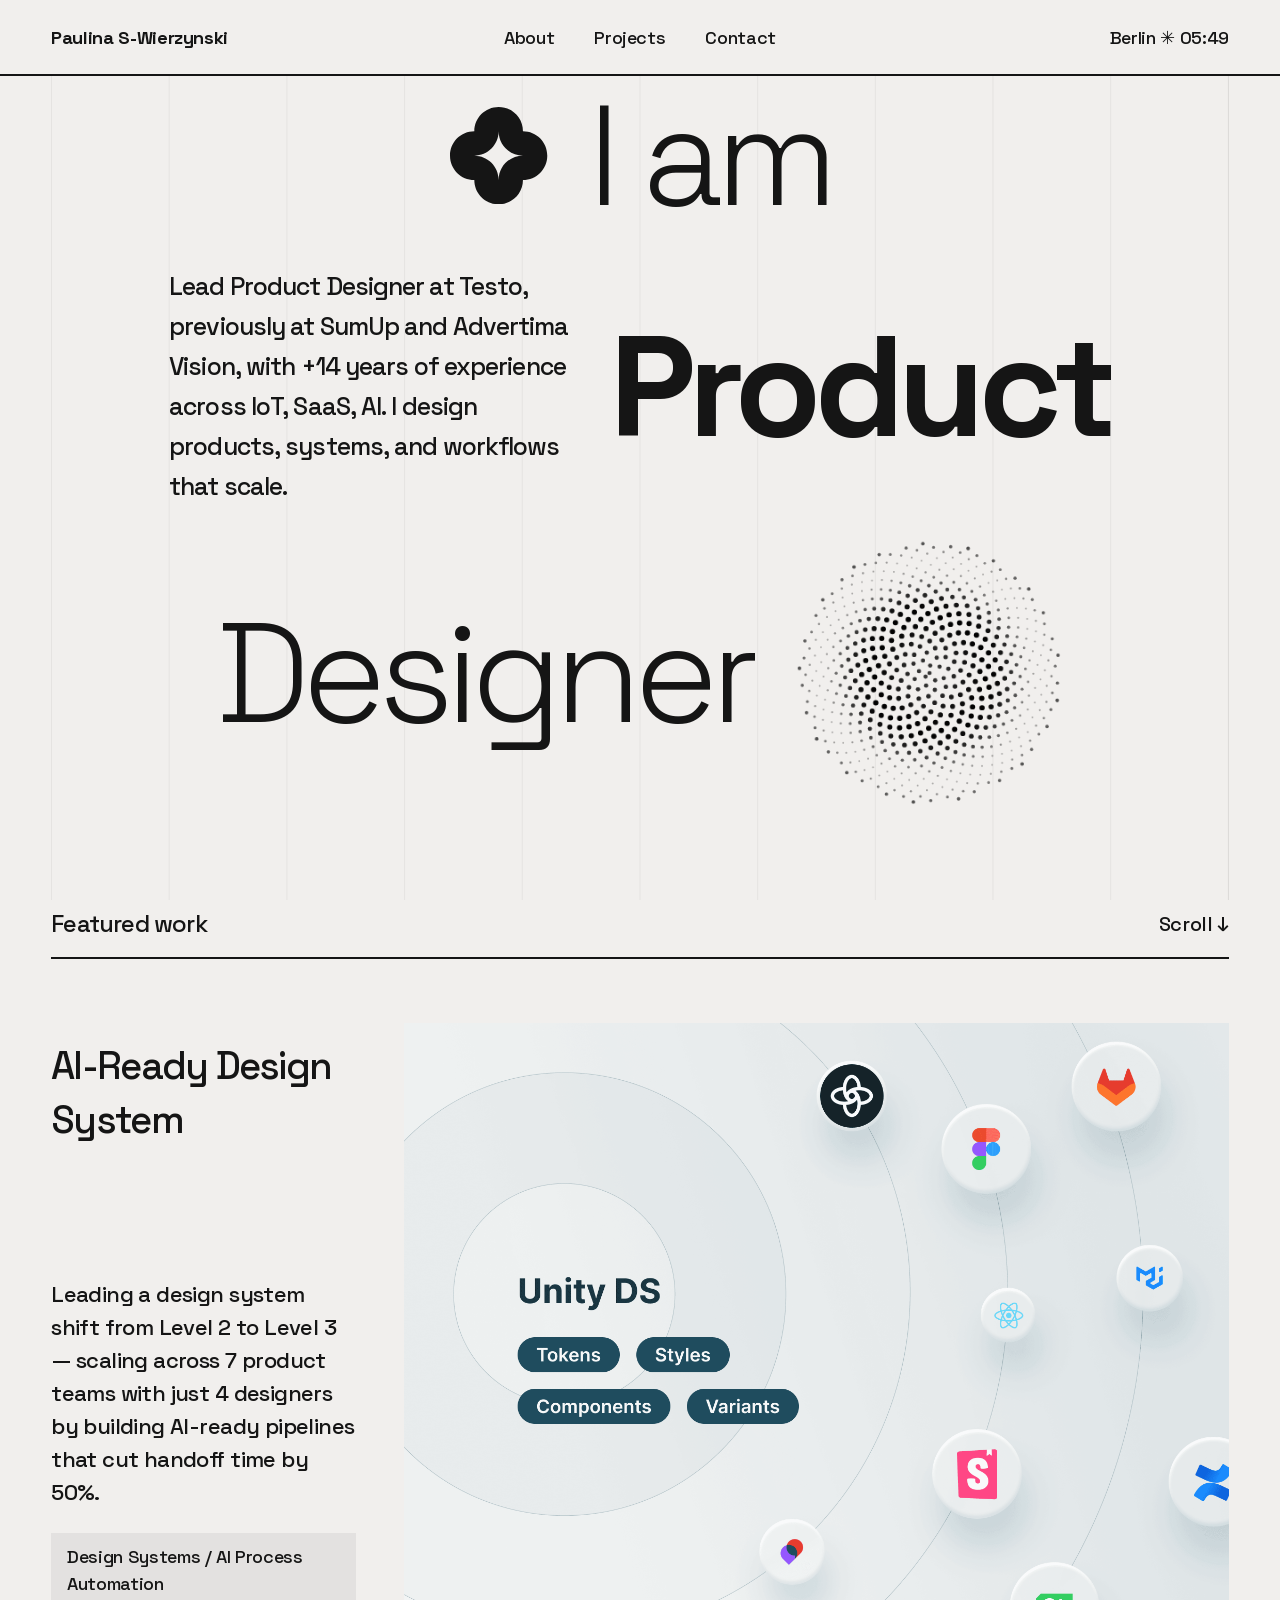
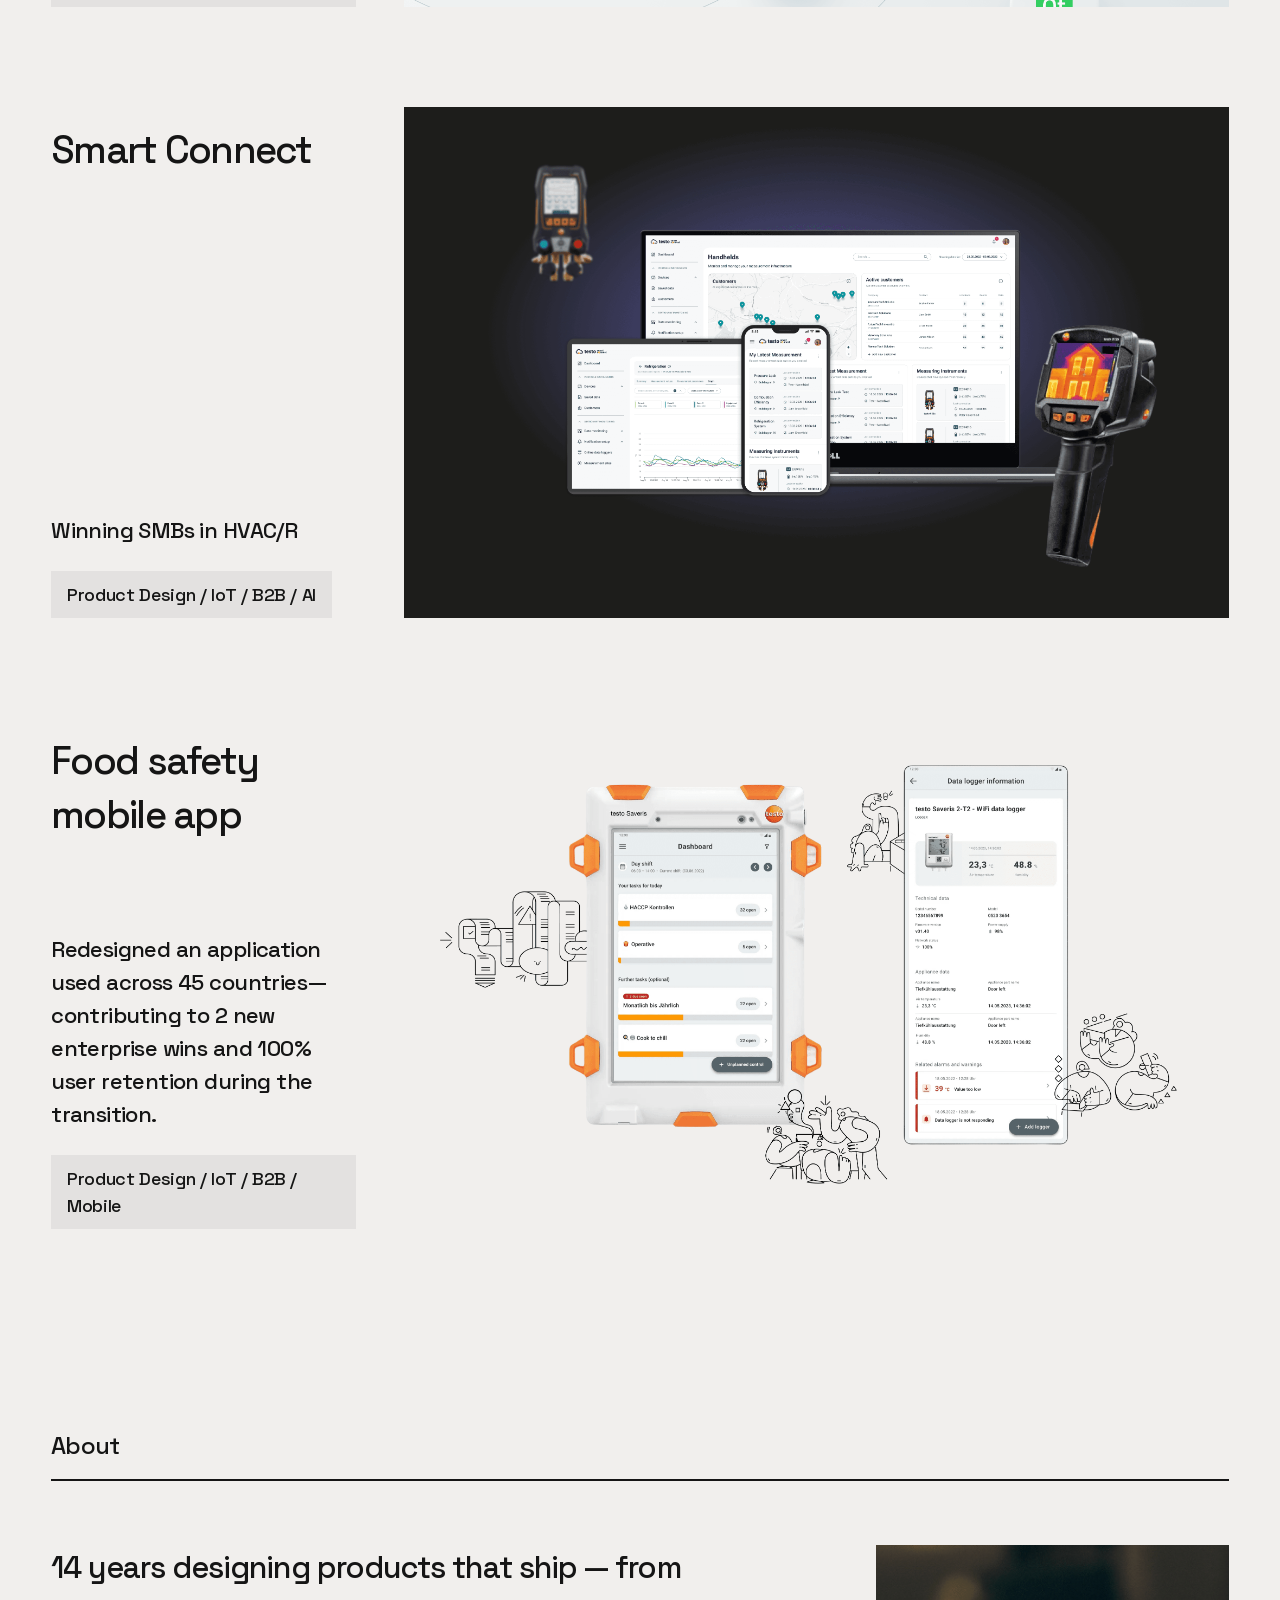
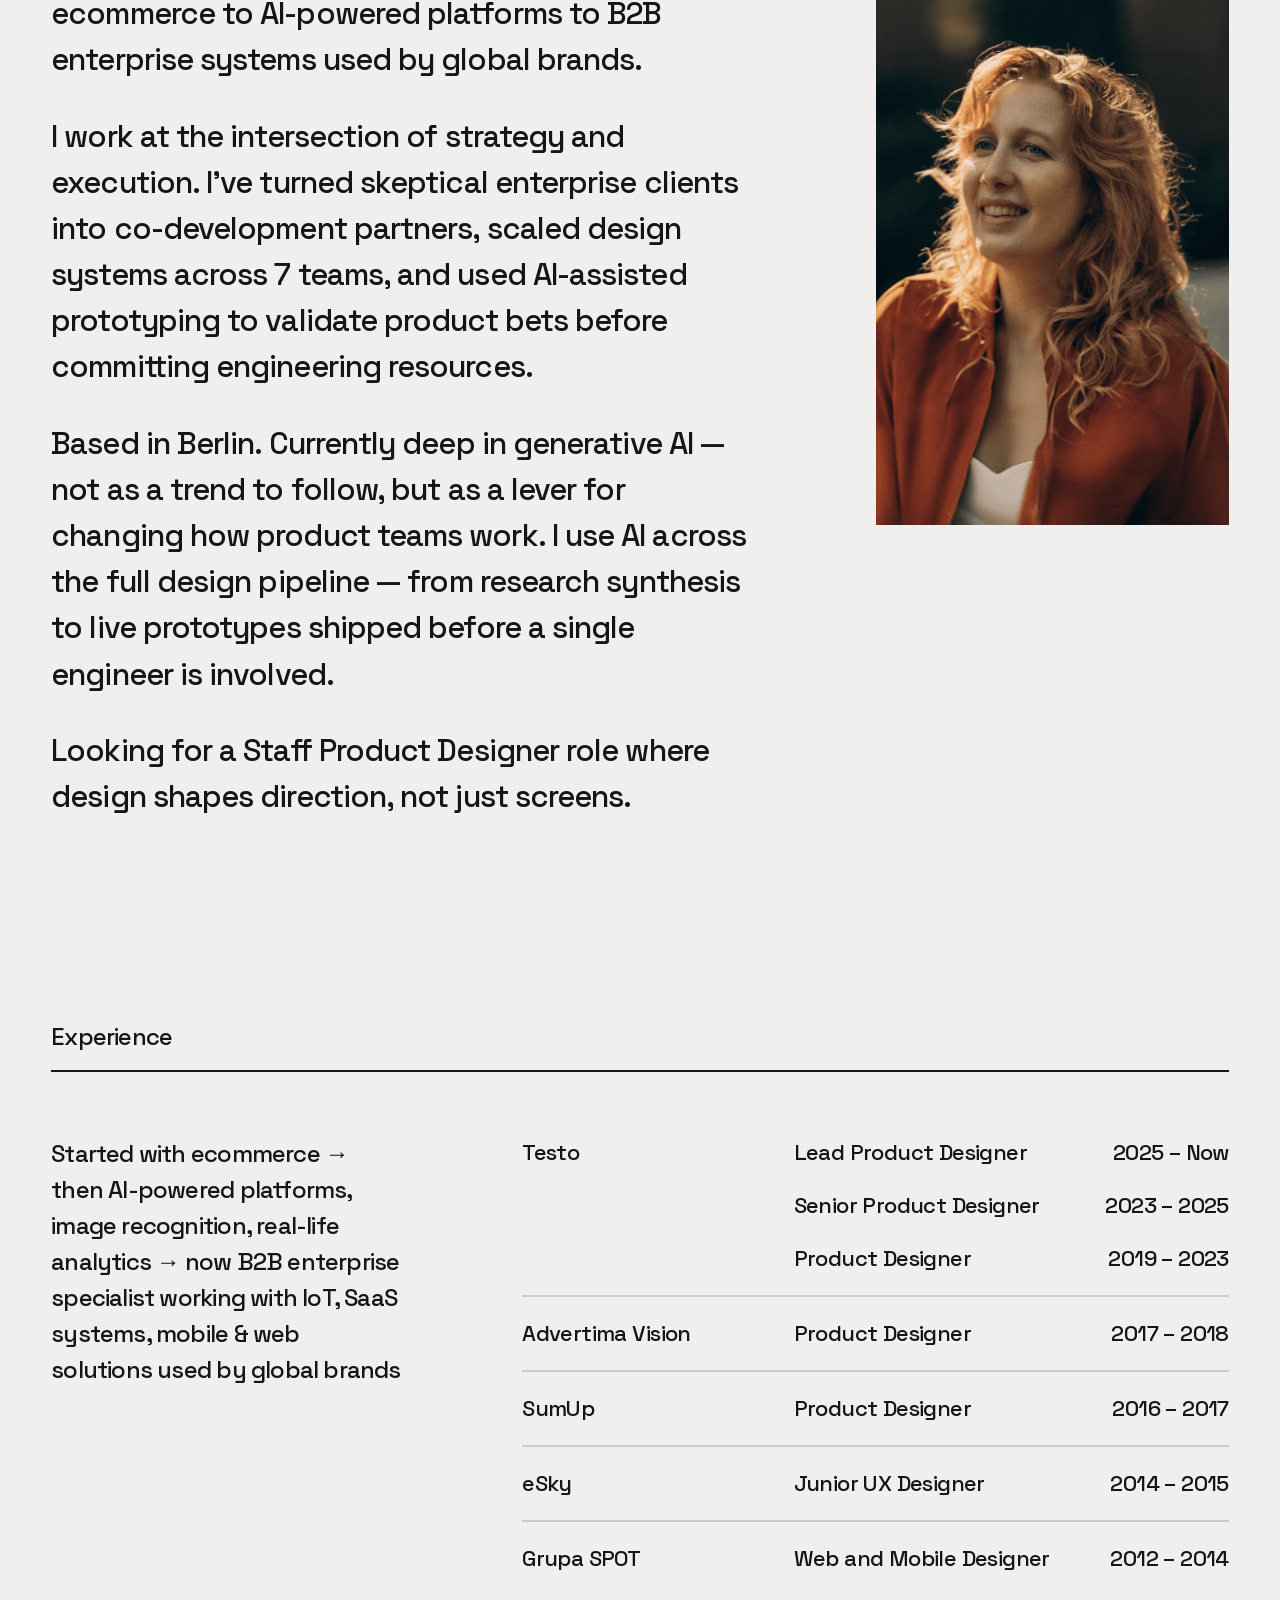
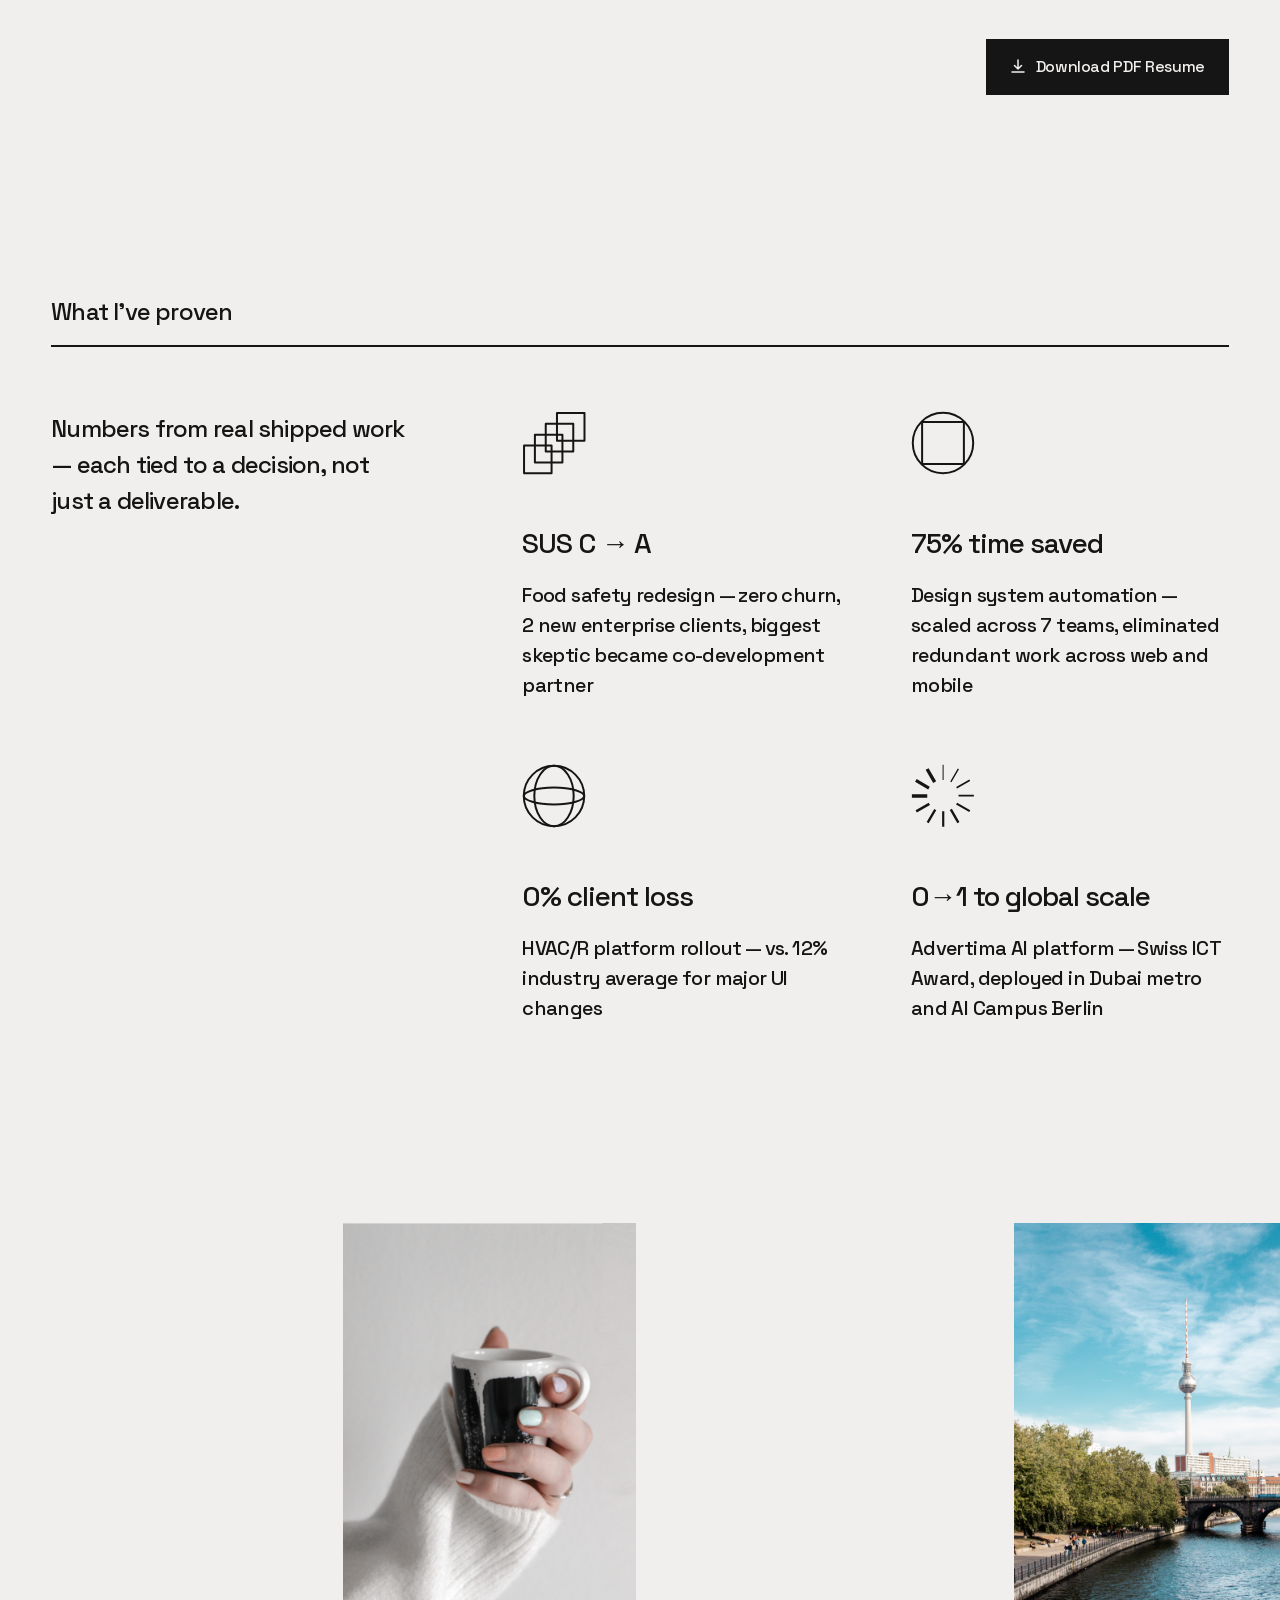
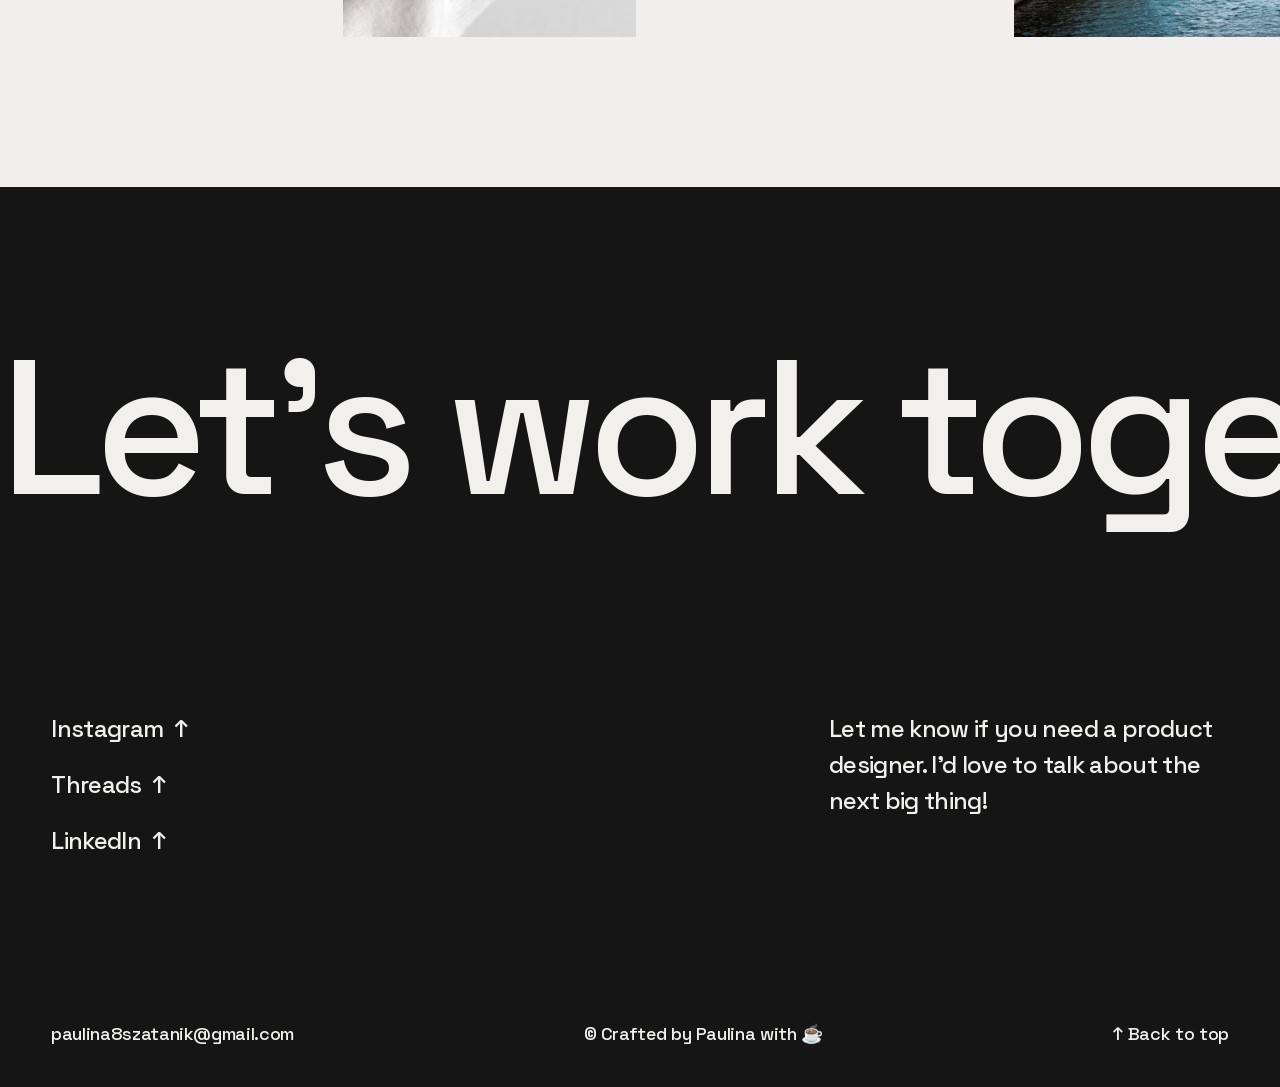
==== index.html @ 5576c4a6 "Initial commit: portfolio site rebuilt as maintainable static HTML/CSS/JS Faithful recreation of uxp" ====
<!doctype html>
<html lang="en">
<head>
  <meta charset="utf-8">
  <meta name="viewport" content="width=device-width, initial-scale=1">
  <title>Paulina's Portfolio</title>
  <meta name="description" content="Lead Product Designer specializing in AI-powered B2B SaaS & IoT platforms. Designed Smart Connect (220k MAU, 30% error reduction), Saveris monitoring, food safety apps. Cross-functional leadership. Berlin. Open to Senior/Lead roles.">
  <link rel="icon" href="assets/images/favicon.jpg">
  <meta property="og:type" content="website">
  <meta property="og:title" content="Paulina's Portfolio">
  <meta property="og:description" content="Lead Product Designer specializing in AI-powered B2B SaaS & IoT platforms.">
  <meta property="og:image" content="assets/images/og-image.png">
  <link rel="stylesheet" href="css/style.css">
</head>
<body>
  <div class="splash" aria-hidden="true">Paulina S-Wierzynski</div>
  <div class="grid-overlay" aria-hidden="true"></div>

  <nav class="site-nav" id="hero">
    <div class="nav-inner">
      <a class="nav-name" href="./">Paulina S-Wierzynski</a>
      <div class="nav-links">
        <a href="#about">About</a>
        <a href="#work">Projects</a>
        <a href="contact/">Contact</a>
      </div>
      <p class="nav-city">Berlin ✳ <span data-clock>--:--</span></p>
    </div>
  </nav>

  <main>
    <!-- Hero -->
    <header class="hero">
      <div class="wrapper">
        <div class="hero-line line-1">
          <svg class="hero-clover" viewBox="0 0 256 256" aria-hidden="true"><path d="M 64 64 C 64 28.654 92.654 0 128 0 C 163.346 0 192 28.654 192 64 C 227.346 64 256 92.654 256 128 C 256 163.346 227.346 192 192 192 C 192 227.346 163.346 256 128 256 C 92.654 256 64 227.346 64 192 C 28.654 192 0 163.346 0 128 C 0 92.654 28.654 64 64 64 Z M 192 128 C 156.654 128 128 99.346 128 64 L 128 64 C 128 99.346 99.346 128 64 128 C 99.346 128 128 156.654 128 192 L 128 192 C 128 156.654 156.654 128 192 128 Z" fill="#151515"/></svg>
          <h1 class="reveal"><span class="reveal-inner">I am</span></h1>
        </div>
        <div class="hero-line line-2">
          <p class="hero-intro" data-stagger>Lead Product Designer at Testo, previously at SumUp and Advertima Vision, with +14 years of experience across IoT, SaaS, AI. I design products, systems, and workflows that scale.</p>
          <h1 class="h1-bold reveal"><span class="reveal-inner">Product</span></h1>
        </div>
        <div class="hero-line line-3">
          <h1 class="reveal"><span class="reveal-inner">Designer</span></h1>
          <canvas class="hero-spiral" data-spiral width="302" height="302" aria-hidden="true"></canvas>
        </div>
      </div>
    </header>

    <!-- Featured work -->
    <section class="section" id="work">
      <div class="wrapper">
        <div class="section-head">
          <h2>Featured work</h2>
          <p class="aside">Scroll ↓</p>
        </div>
        <div class="work-list">
          <a class="project-card" href="design-system-automation/">
            <div class="card-text">
              <h3>AI-Ready Design System</h3>
              <div>
                <p class="card-desc">Leading a design system shift from Level 2 to Level 3 — scaling across 7 product teams with just 4 designers by building AI-ready pipelines that cut handoff time by 50%.</p>
                <p class="card-tag">Design Systems / AI Process Automation</p>
              </div>
            </div>
            <div class="card-media">
              <img src="assets/images/cover-design-system.png" alt="Unity DS — design system tools orbiting a token core" loading="lazy">
            </div>
          </a>
          <a class="project-card" href="saveris/">
            <div class="card-text">
              <h3>Smart Connect</h3>
              <div>
                <p class="card-desc">Winning SMBs in HVAC/R</p>
                <p class="card-tag">Product Design / IoT / B2B / AI</p>
              </div>
            </div>
            <div class="card-media">
              <img src="assets/images/cover-smart-connect.png" alt="Smart Connect dashboard on laptop, tablet and phone with a thermal imager" loading="lazy">
            </div>
          </a>
          <a class="project-card" href="foodsafety/">
            <div class="card-text">
              <h3>Food safety mobile app</h3>
              <div>
                <p class="card-desc">Redesigned an application used across 45 countries—contributing to 2 new enterprise wins and 100% user retention during the transition.</p>
                <p class="card-tag">Product Design / IoT / B2B / Mobile</p>
              </div>
            </div>
            <div class="card-media">
              <img src="assets/images/cover-foodsafety.png" alt="Food safety app on a control unit and phone with data logger details" loading="lazy">
            </div>
          </a>
        </div>
      </div>
    </section>

    <!-- About -->
    <section class="section" id="about">
      <div class="wrapper">
        <div class="section-head">
          <h2>About</h2>
        </div>
        <div class="about-content">
          <div class="about-text">
            <p>14 years designing products that ship — from ecommerce to AI-powered platforms to B2B enterprise systems used by global brands.</p>
            <p>I work at the intersection of strategy and execution. I've turned skeptical enterprise clients into co-development partners, scaled design systems across 7 teams, and used AI-assisted prototyping to validate product bets before committing engineering resources.</p>
            <p>Based in Berlin. Currently deep in generative AI — not as a trend to follow, but as a lever for changing how product teams work. I use AI across the full design pipeline — from research synthesis to live prototypes shipped before a single engineer is involved.</p>
            <p>Looking for a Staff Product Designer role where design shapes direction, not just screens.</p>
          </div>
          <div class="about-photo">
            <img src="assets/images/portrait.png" alt="Portrait of Paulina Szatanik-Wierzynski" loading="lazy">
          </div>
        </div>
      </div>
    </section>

    <!-- Experience -->
    <section class="section">
      <div class="wrapper">
        <div class="section-head">
          <h2>Experience</h2>
        </div>
        <div class="split-content">
          <p class="lead">Started with ecommerce → then AI-powered platforms, image recognition, real-life analytics → now B2B enterprise specialist working with IoT, SaaS systems, mobile &amp; web solutions used by global brands</p>
          <div class="detail">
            <div class="xp-list">
              <div class="xp-item"><span class="xp-company">Testo</span><span class="xp-role">Lead Product Designer</span><span class="xp-years">2025 – Now</span></div>
              <div class="xp-item"><span class="xp-company"></span><span class="xp-role">Senior Product Designer</span><span class="xp-years">2023 – 2025</span></div>
              <div class="xp-item"><span class="xp-company"></span><span class="xp-role">Product Designer</span><span class="xp-years">2019 – 2023</span></div>
              <div class="xp-divider"></div>
              <div class="xp-item"><span class="xp-company">Advertima Vision</span><span class="xp-role">Product Designer</span><span class="xp-years">2017 – 2018</span></div>
              <div class="xp-divider"></div>
              <div class="xp-item"><span class="xp-company">SumUp</span><span class="xp-role">Product Designer</span><span class="xp-years">2016 – 2017</span></div>
              <div class="xp-divider"></div>
              <div class="xp-item"><span class="xp-company">eSky</span><span class="xp-role">Junior UX Designer</span><span class="xp-years">2014 – 2015</span></div>
              <div class="xp-divider"></div>
              <div class="xp-item"><span class="xp-company">Grupa SPOT</span><span class="xp-role">Web and Mobile Designer</span><span class="xp-years">2012 – 2014</span></div>
            </div>
          </div>
        </div>
        <div class="resume-row">
          <a class="button" href="assets/resume.pdf" download>
            <svg width="16" height="16" viewBox="0 0 16 16" fill="none" aria-hidden="true"><path d="M8 1v9m0 0L4.5 6.5M8 10l3.5-3.5M2 13h12" stroke="currentColor" stroke-width="1.5" stroke-linecap="round" stroke-linejoin="round"/></svg>
            Download PDF Resume
          </a>
        </div>
      </div>
    </section>

    <!-- What I've proven -->
    <section class="section">
      <div class="wrapper">
        <div class="section-head">
          <h2>What I've proven</h2>
        </div>
        <div class="split-content">
          <p class="lead">Numbers from real shipped work — each tied to a decision, not just a deliverable.</p>
          <div class="detail">
            <div class="proof-grid">
              <div class="proof-item">
                <svg class="proof-icon" viewBox="0 0 64 64" fill="none" aria-hidden="true"><path d="M 34.969 1.905 L 62.495 1.905 L 62.495 29.671 L 34.969 29.671 Z M 23.741 12.703 L 51.267 12.703 L 51.267 40.469 L 23.741 40.469 Z M 12.896 23.643 L 40.421 23.643 L 40.421 51.409 L 12.896 51.409 Z M 2.05 34.583 L 29.576 34.583 L 29.576 62.349 L 2.05 62.349 Z" stroke="currentColor" stroke-width="2" stroke-linejoin="round"/></svg>
                <h3>SUS C → A</h3>
                <p>Food safety redesign — zero churn, 2 new enterprise clients, biggest skeptic became co-development partner</p>
              </div>
              <div class="proof-item">
                <svg class="proof-icon" viewBox="0 0 64 64" fill="none" aria-hidden="true"><path d="M 52.889 52.889 L 11.111 52.889 L 11.111 11.111 L 52.889 11.111 Z" stroke="currentColor" stroke-width="2"/><path d="M 32 1.778 C 48.691 1.778 62.222 15.309 62.222 32 C 62.222 48.691 48.691 62.222 32 62.222 C 15.309 62.222 1.778 48.691 1.778 32 C 1.778 15.309 15.309 1.778 32 1.778 Z" stroke="currentColor" stroke-width="2"/></svg>
                <h3>75% time saved</h3>
                <p>Design system automation — scaled across 7 teams, eliminated redundant work across web and mobile</p>
              </div>
              <div class="proof-item">
                <svg class="proof-icon" viewBox="0 0 64 64" fill="none" aria-hidden="true"><path d="M 1.778 32 C 1.778 15.309 15.309 1.778 32 1.778 C 48.691 1.778 62.222 15.309 62.222 32 C 62.222 48.691 48.691 62.222 32 62.222 C 15.309 62.222 1.778 48.691 1.778 32 Z" stroke="currentColor" stroke-width="2" stroke-linecap="round" stroke-linejoin="round"/><path d="M 51.68 32 C 51.68 40.422 49.428 48.014 45.826 53.48 C 42.219 58.953 37.316 62.222 32 62.222 C 26.684 62.222 21.781 58.953 18.174 53.48 C 14.572 48.014 12.32 40.421 12.32 32 C 12.32 23.578 14.572 15.986 18.174 10.52 C 21.781 5.047 26.684 1.778 32 1.778 C 37.316 1.778 42.219 5.047 45.826 10.52 C 49.428 15.986 51.68 23.579 51.68 32 Z" stroke="currentColor" stroke-width="2" stroke-linecap="round" stroke-linejoin="round"/><path d="M 32 40.434 C 23.508 40.434 15.847 39.416 10.331 37.787 C 7.569 36.971 5.385 36.013 3.907 34.98 C 2.41 33.934 1.778 32.916 1.778 32 C 1.778 31.084 2.41 30.066 3.907 29.02 C 5.385 27.987 7.569 27.029 10.331 26.213 C 15.848 24.584 23.509 23.566 32 23.566 C 40.492 23.566 48.153 24.584 53.669 26.213 C 56.431 27.029 58.615 27.987 60.093 29.02 C 61.59 30.066 62.222 31.084 62.222 32 C 62.222 32.916 61.59 33.934 60.093 34.98 C 58.615 36.013 56.431 36.971 53.669 37.787 C 48.152 39.416 40.491 40.434 32 40.434 Z" stroke="currentColor" stroke-width="2" stroke-linecap="round" stroke-linejoin="round"/></svg>
                <h3>0% client loss</h3>
                <p>HVAC/R platform rollout — vs. 12% industry average for major UI changes</p>
              </div>
              <div class="proof-item">
                <svg class="proof-icon" viewBox="0 0 64 64" aria-hidden="true"><path d="M 32.605 0.667 L 32.605 16.025 L 31.605 16.025 L 31.605 0.667 Z M 47.983 5.161 L 40.403 18.29 L 39.219 17.607 L 46.799 4.478 Z M 59.147 16.877 L 46.019 24.456 L 45.199 23.036 L 58.327 15.458 L 59.147 16.877 Z M 62.889 32.52 L 47.531 32.52 L 47.531 30.813 L 62.889 30.813 Z M 58.189 48.113 L 45.061 40.534 L 46.154 38.642 L 59.281 46.221 Z M 46.324 59.129 L 38.745 46.001 L 40.874 44.772 L 48.452 57.9 L 46.323 59.129 Z M 31.131 62.667 L 31.131 47.31 L 33.311 47.31 L 33.311 62.667 Z M 15.664 58.095 L 23.243 44.967 L 25.27 46.137 L 17.69 59.265 L 15.663 58.095 Z M 4.555 46.323 L 17.683 38.743 L 18.989 41.007 L 5.862 48.587 Z M 0.889 30.344 L 16.247 30.344 L 16.247 33.657 L 0.889 33.657 Z M 5.667 15.087 L 18.795 22.666 L 17.215 25.402 L 4.087 17.823 L 5.667 15.087 Z M 17.589 4.128 L 25.169 17.256 L 22.195 18.973 L 14.616 5.845 Z" fill="currentColor"/></svg>
                <h3>0→1 to global scale</h3>
                <p>Advertima AI platform — Swiss ICT Award, deployed in Dubai metro and AI Campus Berlin</p>
              </div>
            </div>
          </div>
        </div>
      </div>
    </section>

    <!-- Photo gallery marquee -->
    <section class="gallery" aria-label="Photo gallery">
      <div class="marquee">
        <div class="marquee-track">
          <video src="assets/video/gallery-video-1.mp4" autoplay loop muted playsinline preload="metadata" style="height:403px;width:319px;object-fit:cover"></video>
          <img src="assets/images/gallery-2.jpg" alt="Working with a projector wall" loading="lazy" style="height:414px">
          <video src="assets/video/gallery-video-2.mp4" autoplay loop muted playsinline preload="metadata" style="height:403px;width:330px;object-fit:cover"></video>
          <img src="assets/images/gallery-4.jpg" alt="Hiking in the mountains" loading="lazy" style="height:414px">
          <img src="assets/images/gallery-5.jpg" alt="On the road" loading="lazy" style="height:414px">
          <img src="assets/images/gallery-3.webp" alt="Home desk setup" loading="lazy" style="height:403px">
          <video src="assets/video/gallery-video-3.mp4" autoplay loop muted playsinline preload="metadata" style="height:403px;width:330px;object-fit:cover"></video>
          <img src="assets/images/gallery-1.jpg" alt="Berlin canal with TV tower" loading="lazy" style="height:403px">
        </div>
        <div class="marquee-track" aria-hidden="true">
          <video src="assets/video/gallery-video-1.mp4" autoplay loop muted playsinline preload="metadata" style="height:403px;width:319px;object-fit:cover"></video>
          <img src="assets/images/gallery-2.jpg" alt="" loading="lazy" style="height:414px">
          <video src="assets/video/gallery-video-2.mp4" autoplay loop muted playsinline preload="metadata" style="height:403px;width:330px;object-fit:cover"></video>
          <img src="assets/images/gallery-4.jpg" alt="" loading="lazy" style="height:414px">
          <img src="assets/images/gallery-5.jpg" alt="" loading="lazy" style="height:414px">
          <img src="assets/images/gallery-3.webp" alt="" loading="lazy" style="height:403px">
          <video src="assets/video/gallery-video-3.mp4" autoplay loop muted playsinline preload="metadata" style="height:403px;width:330px;object-fit:cover"></video>
          <img src="assets/images/gallery-1.jpg" alt="" loading="lazy" style="height:403px">
        </div>
      </div>
    </section>
  </main>

  <!-- Footer -->
  <footer class="site-footer">
    <div class="footer-marquee marquee" aria-label="Let's work together">
      <div class="marquee-track"><span>Let's work together</span></div>
      <div class="marquee-track" aria-hidden="true"><span>Let's work together</span></div>
    </div>
    <div class="footer-grid">
      <div class="footer-social">
        <a href="https://www.instagram.com/paulina_ux_space/" target="_blank" rel="noopener">Instagram&nbsp;&nbsp;↑</a>
        <a href="https://www.threads.com/@paulina_ux_space" target="_blank" rel="noopener">Threads&nbsp;&nbsp;↑</a>
        <a href="https://www.linkedin.com/in/paulina-szatanik-wierzynski" target="_blank" rel="noopener">LinkedIn&nbsp;&nbsp;↑</a>
      </div>
      <p class="footer-note">Let me know if you need a product designer. I'd love to talk about the next big thing!</p>
    </div>
    <div class="footer-bottom">
      <a href="mailto:paulina8szatanik@gmail.com?subject=👋">paulina8szatanik@gmail.com</a>
      <p>© Crafted by Paulina with ☕️</p>
      <a href="#hero">↑ Back to top</a>
    </div>
  </footer>

  <script src="js/main.js"></script>
</body>
</html>
---- css/style.css ----
/* ==========================================================================
   Paulina S-Wierzynski — Portfolio
   Rebuilt as a hand-maintainable static site (originally made in Framer).

   Design tokens (from the original Framer project):
   - Background:  #F1EFED   (rgb 241 239 237)
   - Text:        #151515   (rgb 21 21 21)
   - Typeface:    Space Grotesk (300 light / 500 medium / 700 bold)
   ========================================================================== */

/* ---- Fonts ------------------------------------------------------------- */

@font-face {
  font-family: 'Space Grotesk';
  font-style: normal;
  font-weight: 300;
  font-display: swap;
  src: url('../assets/fonts/space-grotesk-300.woff2') format('woff2');
}
@font-face {
  font-family: 'Space Grotesk';
  font-style: normal;
  font-weight: 500;
  font-display: swap;
  src: url('../assets/fonts/space-grotesk-500.woff2') format('woff2');
}
@font-face {
  font-family: 'Space Grotesk';
  font-style: normal;
  font-weight: 700;
  font-display: swap;
  src: url('../assets/fonts/space-grotesk-700.woff2') format('woff2');
}

/* ---- Tokens ------------------------------------------------------------ */

:root {
  --bg: #f1efed;
  --ink: #151515;
  --ink-soft: rgba(21, 21, 21, 0.68);
  --hairline: rgba(21, 21, 21, 0.16);
  --gridline: rgba(21, 21, 21, 0.05);
  --chip-bg: rgba(21, 21, 21, 0.06);
  --panel-bg: rgba(21, 21, 21, 0.05);
  --footer-bg: #151515;
  --footer-ink: #f2f0ed;

  --font: 'Space Grotesk', 'Helvetica Neue', Arial, sans-serif;

  /* Type scale (Framer text styles) */
  --h1-size: clamp(64px, 11.1vw, 160px);      /* H1: 160px / 1.12 / -0.056em */
  --title-size: clamp(48px, 8.3vw, 120px);    /* Title: 120px / 1.12 / -0.042em */
  --h2-size: 24px;                            /* H2: 24px / 1.4 / -0.8px */
  --h3-size: clamp(32px, 3vw, 44px);          /* H3: 44px / 1.4 / -2px */

  --wrapper: 92%;
  --section-pad: 100px;
}

/* ---- Base -------------------------------------------------------------- */

*,
*::before,
*::after {
  box-sizing: border-box;
  margin: 0;
  padding: 0;
}

html {
  scroll-behavior: smooth;
}

body {
  background: var(--bg);
  color: var(--ink);
  font-family: var(--font);
  font-weight: 500;
  font-size: 18px;
  line-height: 1.5;
  letter-spacing: -0.02em;
  -webkit-font-smoothing: antialiased;
}

img,
video {
  display: block;
  max-width: 100%;
}

a {
  color: inherit;
  text-decoration: none;
}

:focus-visible {
  outline: 2px solid var(--ink);
  outline-offset: 3px;
}

.wrapper {
  width: var(--wrapper);
  margin-inline: auto;
}

/* Background column grid (12 hairlines across the content area) */
.grid-overlay {
  position: fixed;
  inset: 0 4%;
  pointer-events: none;
  z-index: 0;
  background-image: linear-gradient(to right, var(--gridline) 1px, transparent 1px);
  background-size: 10% 100%;
  border-right: 1px solid var(--gridline);
}

main,
.site-nav,
.site-footer {
  position: relative;
  z-index: 1;
}

/* ---- Intro splash ------------------------------------------------------ */

.splash {
  position: fixed;
  inset: 0;
  z-index: 100;
  display: flex;
  align-items: center;
  justify-content: center;
  background: var(--bg);
  font-size: 18px;
  font-weight: 700;
  letter-spacing: -0.02em;
  animation: splash-out 0.6s ease 1s forwards;
}

@keyframes splash-out {
  to {
    opacity: 0;
    visibility: hidden;
  }
}

/* ---- Navigation -------------------------------------------------------- */

.site-nav {
  position: sticky;
  top: 0;
  z-index: 50;
  background: var(--bg);
  border-bottom: 2px solid var(--ink);
  transition: transform 0.35s ease;
}

.site-nav.is-hidden {
  transform: translateY(-100%);
}

.site-nav .nav-inner {
  display: flex;
  align-items: center;
  justify-content: space-between;
  width: var(--wrapper);
  margin-inline: auto;
  height: 74px;
  gap: 24px;
}

.nav-name {
  font-weight: 700;
  white-space: nowrap;
}

.nav-links {
  display: flex;
  gap: 40px;
  position: absolute;
  left: 50%;
  transform: translateX(-50%);
}

.nav-links a,
.nav-name,
.nav-city {
  font-size: 18px;
}

.nav-links a:hover {
  text-decoration: underline;
  text-underline-offset: 5px;
}

.nav-city {
  white-space: nowrap;
}

/* ---- Section header pattern (title + rule) ------------------------------ */

.section {
  padding: var(--section-pad) 0;
}

.section-head {
  display: flex;
  align-items: center;
  justify-content: space-between;
  padding-bottom: 16px;
  border-bottom: 2px solid var(--ink);
  margin-bottom: 64px;
}

.section-head h2 {
  font-size: var(--h2-size);
  font-weight: 500;
  letter-spacing: -0.033em;
  line-height: 1.4;
}

.section-head .aside {
  font-size: 20px;
}

/* ---- Hero --------------------------------------------------------------- */

.hero {
  min-height: 80vh;
  display: flex;
  align-items: center;
  overflow: hidden;
}

.hero-line {
  display: flex;
  align-items: center;
  justify-content: center;
  gap: 40px;
}

.hero h1 {
  font-size: var(--h1-size);
  font-weight: 300;
  line-height: 1.12;
  letter-spacing: -0.056em;
  white-space: nowrap;
}

.hero h1 strong,
.hero .h1-bold {
  font-weight: 700;
  letter-spacing: -0.05em;
}

.hero-clover {
  width: clamp(48px, 7.6vw, 110px);
  height: auto;
  animation: spin 14s linear infinite;
}

@keyframes spin {
  to {
    transform: rotate(360deg);
  }
}

.hero-intro {
  max-width: 34%;
  font-size: clamp(20px, 1.95vw, 28px);
  line-height: 1.6;
  letter-spacing: -0.036em;
}

.hero-line.line-2 {
  margin-top: 32px;
}

.hero-line.line-3 {
  margin-top: 32px;
}

.hero-spiral {
  width: clamp(120px, 21vw, 302px);
  height: auto;
  aspect-ratio: 1;
  flex: none;
}

/* Staggered reveal on load */
.reveal {
  overflow: hidden;
}

.reveal > .reveal-inner {
  display: inline-block;
  transform: translateY(110%);
  animation: rise 0.8s cubic-bezier(0.2, 0.65, 0.3, 1) forwards;
}

@keyframes rise {
  to {
    transform: translateY(0);
  }
}

/* ---- Featured work ------------------------------------------------------ */

.work-list {
  display: flex;
  flex-direction: column;
  gap: 100px;
}

.project-card {
  display: flex;
  align-items: stretch;
}

.project-card .card-text {
  width: 30%;
  display: flex;
  flex-direction: column;
  justify-content: space-between;
  padding: 16px 48px 0 0;
}

.project-card h3 {
  font-size: var(--h3-size);
  font-weight: 500;
  line-height: 1.4;
  letter-spacing: -0.045em;
}

.project-card .card-desc {
  font-size: 22px;
  letter-spacing: -0.027em;
  margin-bottom: 24px;
}

.project-card .card-tag {
  display: inline-block;
  align-self: flex-start;
  background: var(--chip-bg);
  padding: 10px 16px;
  font-size: 18px;
}

.project-card .card-media {
  width: 70%;
  overflow: hidden;
}

.project-card .card-media img {
  width: 100%;
  height: 100%;
  object-fit: cover;
  transition: transform 0.6s ease;
}

.project-card:hover .card-media img {
  transform: scale(1.04);
}

/* ---- About --------------------------------------------------------------- */

.about-content {
  display: flex;
  justify-content: space-between;
  align-items: flex-start;
}

.about-text {
  width: 60%;
  font-size: clamp(24px, 2.4vw, 34px);
  line-height: 1.5;
  letter-spacing: -0.03em;
  display: flex;
  flex-direction: column;
  gap: 1em;
}

.about-photo {
  width: 30%;
}

.about-photo img {
  width: 100%;
  height: 580px;
  object-fit: cover;
}

/* ---- Experience ----------------------------------------------------------- */

.split-content {
  display: flex;
  justify-content: space-between;
  align-items: flex-start;
}

.split-content .lead {
  width: 30%;
  font-size: 24px;
  letter-spacing: -0.033em;
}

.split-content .detail {
  width: 60%;
}

.xp-list {
  display: flex;
  flex-direction: column;
  gap: 20px;
}

.xp-item {
  display: flex;
  justify-content: space-between;
  gap: 24px;
  font-size: 22px;
  letter-spacing: -0.027em;
}

.xp-item .xp-company {
  width: 35%;
}

.xp-item .xp-role {
  flex: 1;
}

.xp-item .xp-years {
  text-align: right;
  white-space: nowrap;
}

.xp-divider {
  height: 2px;
  background: var(--ink);
  opacity: 0.16;
}

.resume-row {
  display: flex;
  justify-content: flex-end;
  margin-top: 64px;
}

.button {
  display: inline-flex;
  align-items: center;
  gap: 10px;
  background: var(--ink);
  color: var(--bg);
  font-family: var(--font);
  font-size: 16px;
  font-weight: 500;
  padding: 16px 24px;
  border: 0;
  cursor: pointer;
}

.button:hover {
  opacity: 0.85;
}

/* ---- What I've proven ------------------------------------------------------ */

.proof-grid {
  display: grid;
  grid-template-columns: repeat(2, minmax(0, 45%));
  justify-content: space-between;
  row-gap: 64px;
}

.proof-item .proof-icon {
  width: 64px;
  height: 64px;
  margin-bottom: 40px;
}

.proof-item h3 {
  font-size: 28px;
  font-weight: 500;
  letter-spacing: -0.036em;
  margin-bottom: 16px;
}

.proof-item p {
  font-size: 20px;
  letter-spacing: -0.03em;
}

/* ---- Photo gallery marquee -------------------------------------------------- */

.gallery {
  padding: var(--section-pad) 0 150px;
  overflow: hidden;
}

.marquee {
  overflow: hidden;
  display: flex;
}

.marquee-track {
  display: flex;
  flex: none;
  align-items: center;
  gap: 24px;
  padding-right: 24px;
  animation: marquee 40s linear infinite;
}

@keyframes marquee {
  to {
    transform: translateX(-100%);
  }
}

.gallery .marquee-track img {
  height: 414px;
  width: auto;
}

/* ---- Footer -------------------------------------------------------------------- */

.site-footer {
  background: var(--footer-bg);
  color: var(--footer-ink);
  min-height: 100vh;
  display: flex;
  flex-direction: column;
  justify-content: space-between;
  padding: 15vh 0 40px;
}

.footer-marquee {
  font-size: clamp(96px, 15vw, 210px);
  font-weight: 500;
  letter-spacing: -0.05em;
  line-height: 1.1;
  white-space: nowrap;
}

.footer-marquee .marquee-track {
  gap: 0.6em;
  padding-right: 0.6em;
  animation-duration: 24s;
}

.footer-grid {
  display: flex;
  justify-content: space-between;
  align-items: flex-start;
  width: var(--wrapper);
  margin: 12vh auto 0;
  gap: 48px;
}

.footer-social {
  display: flex;
  flex-direction: column;
  gap: 20px;
  font-size: 24px;
  letter-spacing: -0.027em;
}

.footer-social a:hover {
  text-decoration: underline;
  text-underline-offset: 5px;
}

.footer-note {
  max-width: 400px;
  font-size: 24px;
  letter-spacing: -0.027em;
}

.footer-bottom {
  display: flex;
  justify-content: space-between;
  align-items: center;
  width: var(--wrapper);
  margin: 10vh auto 0;
  gap: 24px;
  font-size: 18px;
}

.footer-bottom a:hover {
  text-decoration: underline;
  text-underline-offset: 4px;
}

/* ---- Case study pages ------------------------------------------------------------ */

.case-hero {
  padding: 130px 0 56px;
  border-bottom: 2px solid var(--ink);
}

.case-hero .case-hero-inner {
  display: flex;
  justify-content: space-between;
  align-items: flex-end;
  gap: 48px;
}

.case-hero h1 {
  font-size: var(--title-size);
  font-weight: 700;
  line-height: 1.12;
  letter-spacing: -0.042em;
  max-width: 60%;
}

.case-hero .case-subtitle {
  max-width: 38%;
  font-size: clamp(20px, 1.95vw, 28px);
  line-height: 1.5;
  letter-spacing: -0.036em;
}

.case-cover {
  padding-top: 90px;
}

.case-cover img {
  width: 100%;
}

.case-intro {
  display: flex;
  justify-content: space-between;
  gap: 48px;
  padding: 100px 0;
}

.case-intro .case-desc {
  width: 46%;
  font-size: 22px;
  letter-spacing: -0.027em;
  display: flex;
  flex-direction: column;
  gap: 1em;
}

.case-intro .case-meta {
  width: 46%;
}

.case-meta .meta-row {
  display: flex;
  gap: 24px;
  padding: 24px 0;
  border-bottom: 1px solid var(--hairline);
  font-size: 22px;
  letter-spacing: -0.027em;
}

.case-meta .meta-row:first-child {
  border-top: 1px solid var(--hairline);
}

.case-meta dt {
  width: 40%;
}

.case-meta dd {
  flex: 1;
}

.case-section {
  padding: 75px 0;
}

.case-section > h2 {
  font-size: var(--title-size);
  font-weight: 700;
  line-height: 1.12;
  letter-spacing: -0.042em;
  margin-bottom: 64px;
}

.case-quote {
  font-size: clamp(22px, 1.95vw, 28px);
  line-height: 1.6;
  letter-spacing: -0.036em;
  margin-bottom: 64px;
}

.prose {
  font-size: 22px;
  line-height: 1.5;
  letter-spacing: -0.027em;
}

.prose p {
  margin-bottom: 1em;
}

.prose p + p:has(strong:first-child) {
  margin-top: 1.6em;
}

.prose strong {
  font-weight: 700;
}

.prose h3 {
  font-size: var(--h3-size);
  font-weight: 500;
  letter-spacing: -0.045em;
  margin: 1.6em 0 0.8em;
}

.prose h4 {
  font-size: 22px;
  font-weight: 700;
  margin: 1.6em 0 0.8em;
}

.prose ul {
  list-style: none;
  margin-bottom: 1em;
}

.prose li {
  padding-left: 1.2em;
  position: relative;
  margin-bottom: 0.4em;
}

.prose li::before {
  content: '•';
  position: absolute;
  left: 0;
}

.prose ul ul {
  margin-top: 0.4em;
}

.prose a {
  text-decoration: underline;
  text-underline-offset: 4px;
}

.prose table {
  border-collapse: collapse;
  margin: 1em 0;
  width: 100%;
  max-width: 720px;
}

.prose th,
.prose td {
  text-align: left;
  border: 1px solid var(--hairline);
  padding: 12px 16px;
}

.case-media {
  padding: 56px 0;
}

.case-media img,
.case-media video {
  width: 100%;
}

.next-project {
  padding: var(--section-pad) 0;
}

/* ---- Contact page ------------------------------------------------------------------- */

.contact-hero {
  padding: 130px 0 56px;
  border-bottom: 2px solid var(--ink);
}

.contact-hero h1 {
  font-size: var(--title-size);
  font-weight: 700;
  line-height: 1.12;
  letter-spacing: -0.042em;
}

.contact-content {
  display: flex;
  justify-content: flex-end;
  padding: 100px 0 150px;
}

.contact-col {
  width: 56%;
  display: flex;
  flex-direction: column;
  gap: 48px;
}

.contact-col .contact-lead {
  font-size: clamp(22px, 1.95vw, 28px);
  line-height: 1.5;
  letter-spacing: -0.036em;
}

.contact-email {
  font-size: 22px;
}

.contact-email:hover {
  text-decoration: underline;
  text-underline-offset: 5px;
}

.contact-form {
  background: var(--panel-bg);
  padding: 32px;
  display: flex;
  flex-direction: column;
  gap: 24px;
}

.contact-form label {
  display: block;
  font-size: 18px;
  margin-bottom: 10px;
}

.contact-form input,
.contact-form textarea {
  width: 100%;
  background: var(--bg);
  border: 0;
  border-radius: 6px;
  padding: 16px;
  font-family: var(--font);
  font-size: 18px;
  color: var(--ink);
}

.contact-form textarea {
  min-height: 130px;
  resize: vertical;
}

.contact-form ::placeholder {
  color: rgba(21, 21, 21, 0.4);
}

.contact-form .button {
  align-self: flex-start;
}

/* ---- Responsive ------------------------------------------------------------------------ */

@media (max-width: 1024px) {
  .nav-links {
    position: static;
    transform: none;
  }

  .nav-city {
    display: none;
  }

  .hero-intro {
    max-width: 48%;
  }

  .project-card {
    flex-direction: column-reverse;
    gap: 32px;
  }

  .project-card .card-text {
    width: 100%;
    gap: 24px;
    padding: 0;
  }

  .project-card .card-media {
    width: 100%;
  }

  .about-content,
  .split-content,
  .case-intro,
  .case-hero .case-hero-inner {
    flex-direction: column;
    gap: 40px;
  }

  .about-text,
  .about-photo,
  .split-content .lead,
  .split-content .detail,
  .case-intro .case-desc,
  .case-intro .case-meta,
  .case-hero h1,
  .case-hero .case-subtitle {
    width: 100%;
    max-width: none;
  }

  .contact-col {
    width: 100%;
  }
}

@media (max-width: 699px) {
  :root {
    --section-pad: 64px;
  }

  .nav-links {
    gap: 20px;
  }

  .hero {
    min-height: 70vh;
  }

  .hero-line,
  .hero-line.line-2,
  .hero-line.line-3 {
    flex-wrap: wrap;
    justify-content: flex-start;
    gap: 24px;
  }

  .hero-intro {
    max-width: 100%;
    order: 2;
  }

  .proof-grid {
    grid-template-columns: 1fr;
  }

  .gallery .marquee-track img {
    height: 260px;
  }

  .xp-item {
    flex-wrap: wrap;
  }

  .xp-item .xp-company {
    width: 100%;
  }

  .footer-grid,
  .footer-bottom {
    flex-direction: column;
    align-items: flex-start;
    gap: 24px;
  }
}

/* ---- Reduced motion ----------------------------------------------------------------------- */

@media (prefers-reduced-motion: reduce) {
  html {
    scroll-behavior: auto;
  }

  .splash {
    animation-delay: 0s;
    animation-duration: 0.01s;
  }

  .reveal > .reveal-inner {
    transform: none;
    animation: none;
  }

  .hero-clover,
  .marquee-track {
    animation: none;
  }

  .project-card .card-media img {
    transition: none;
  }
}
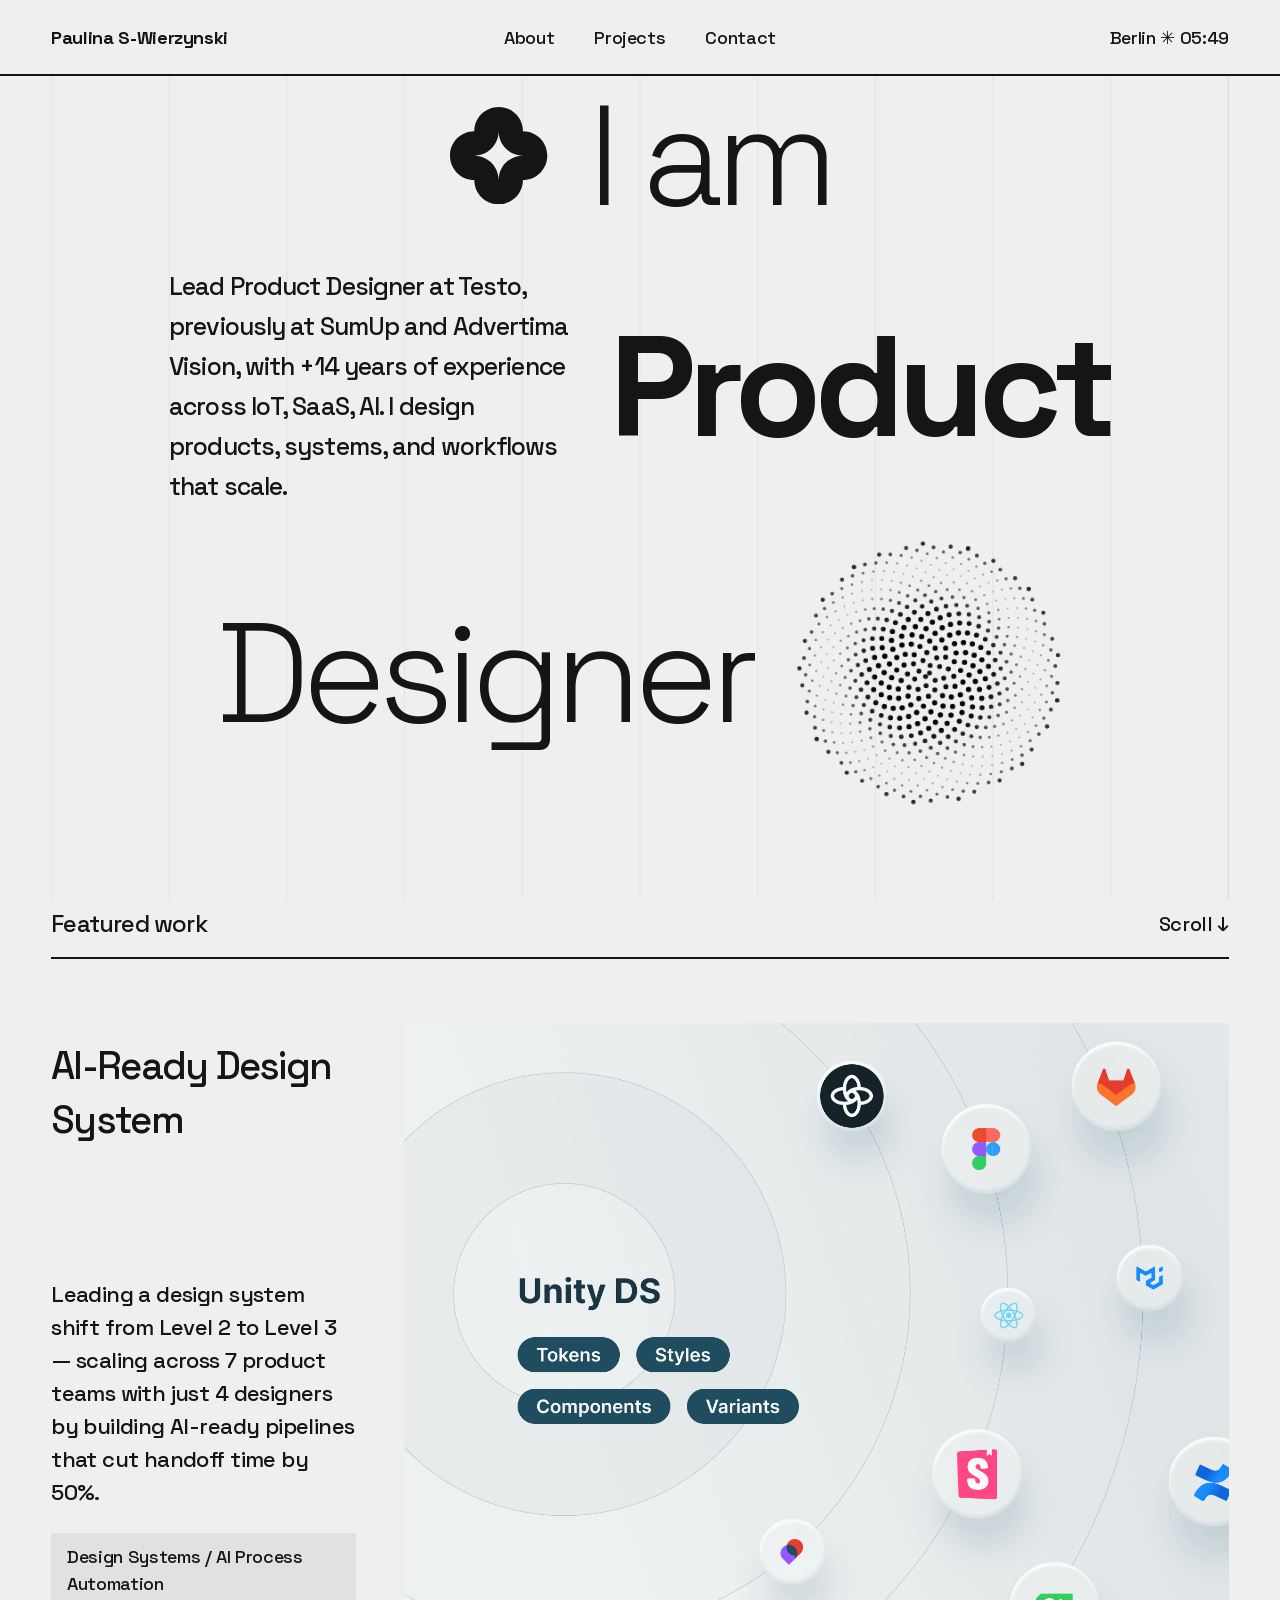
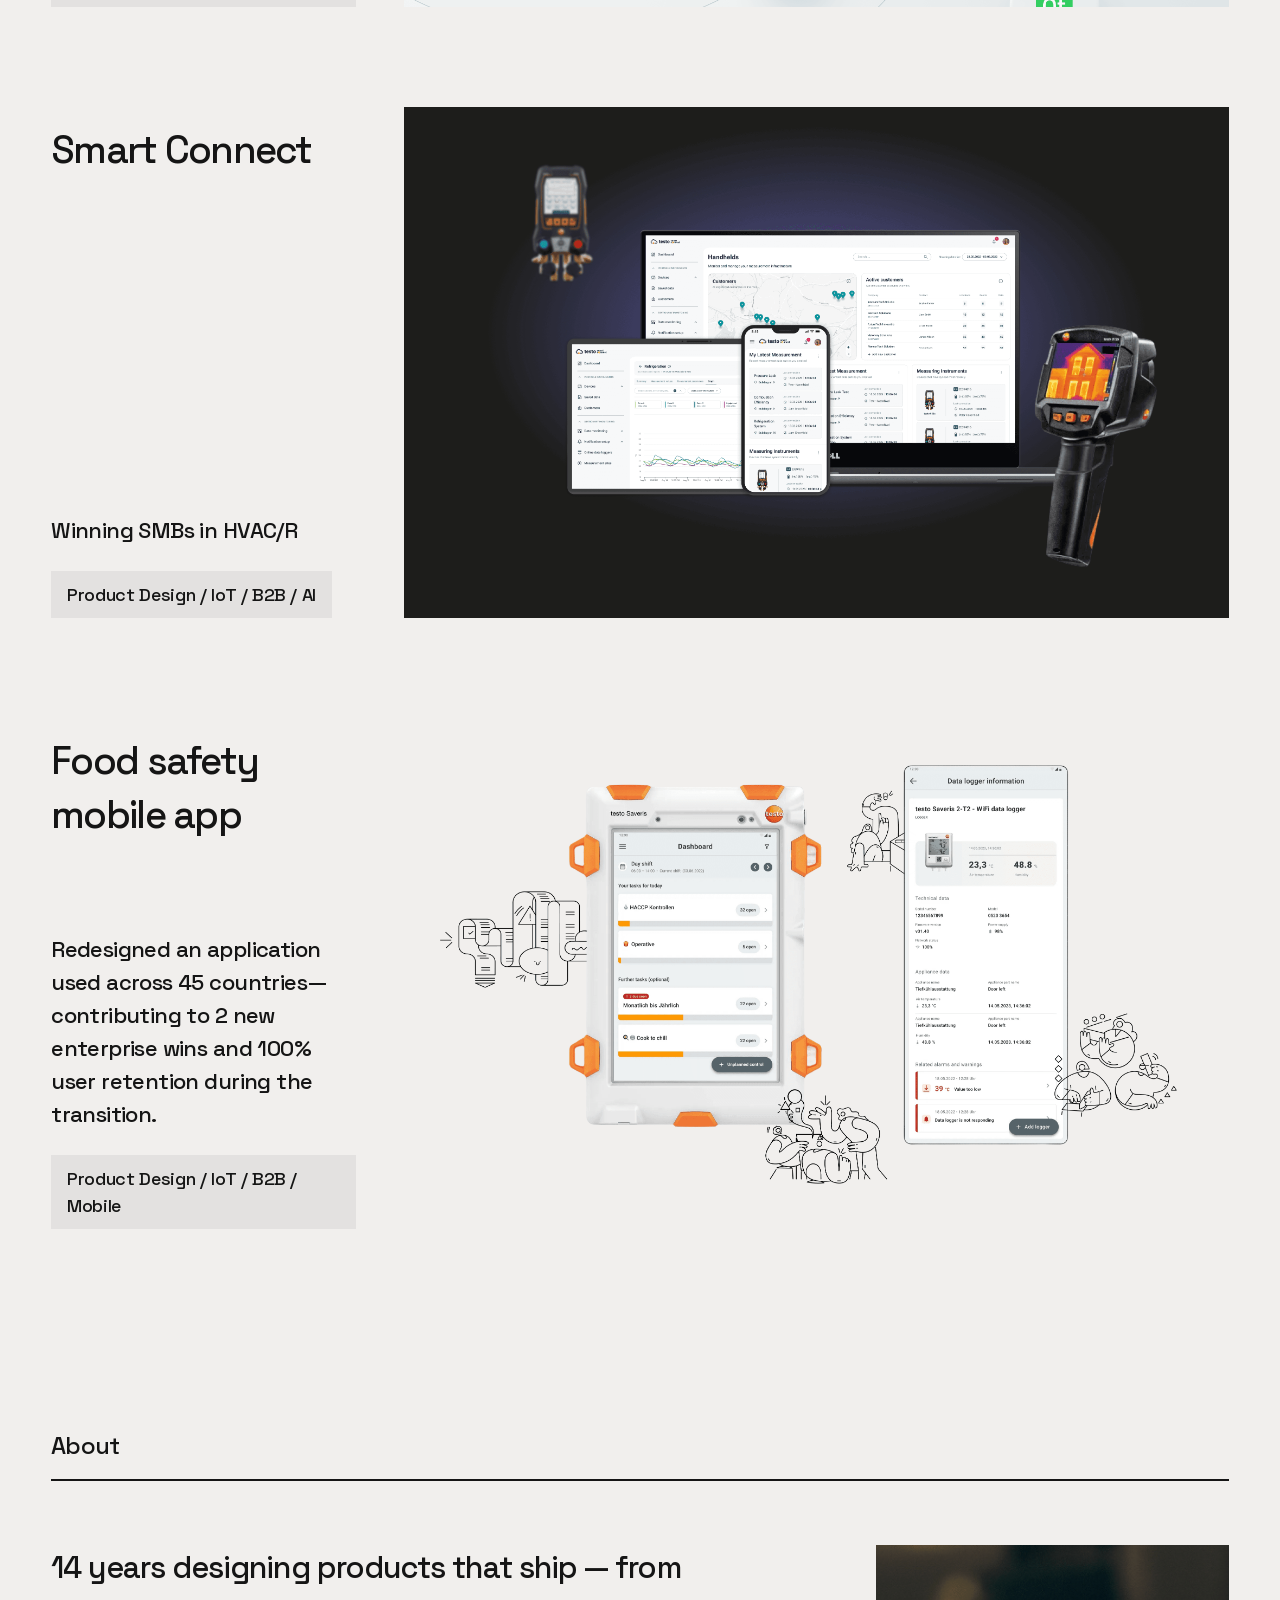
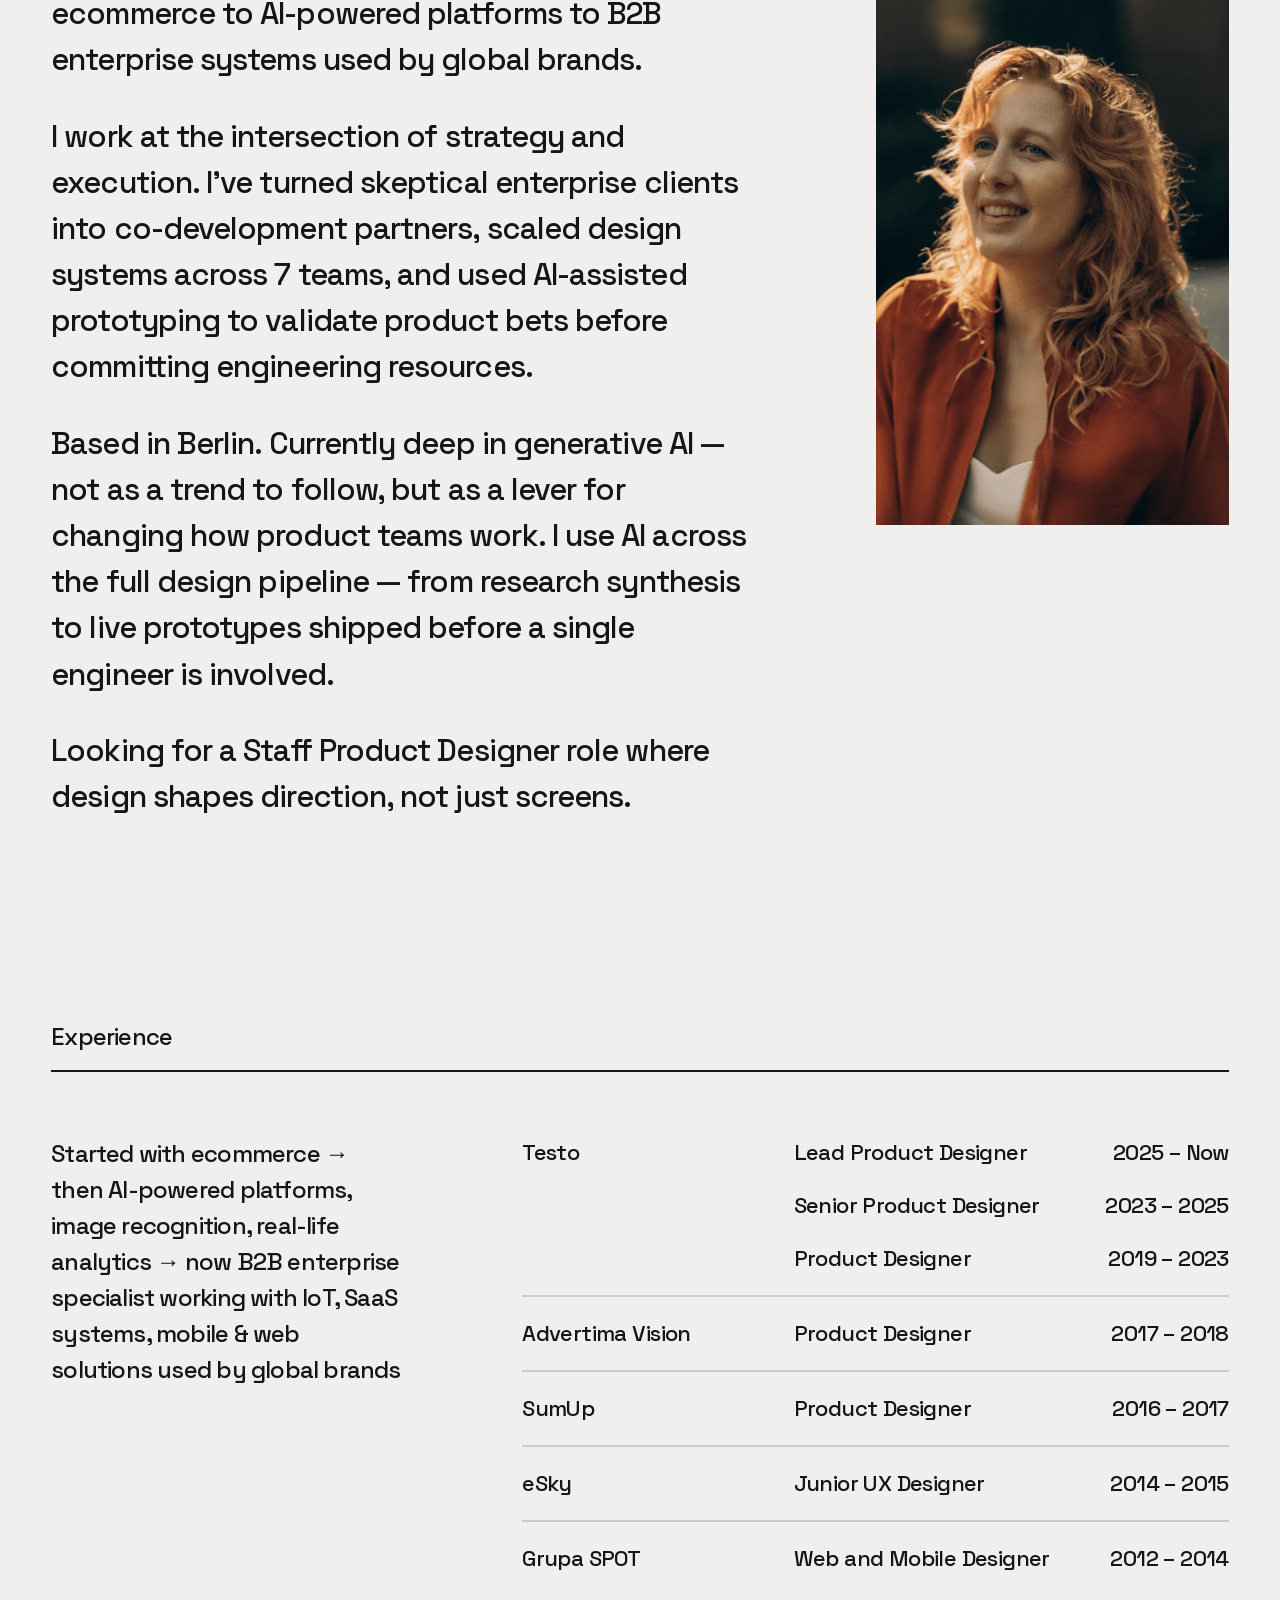
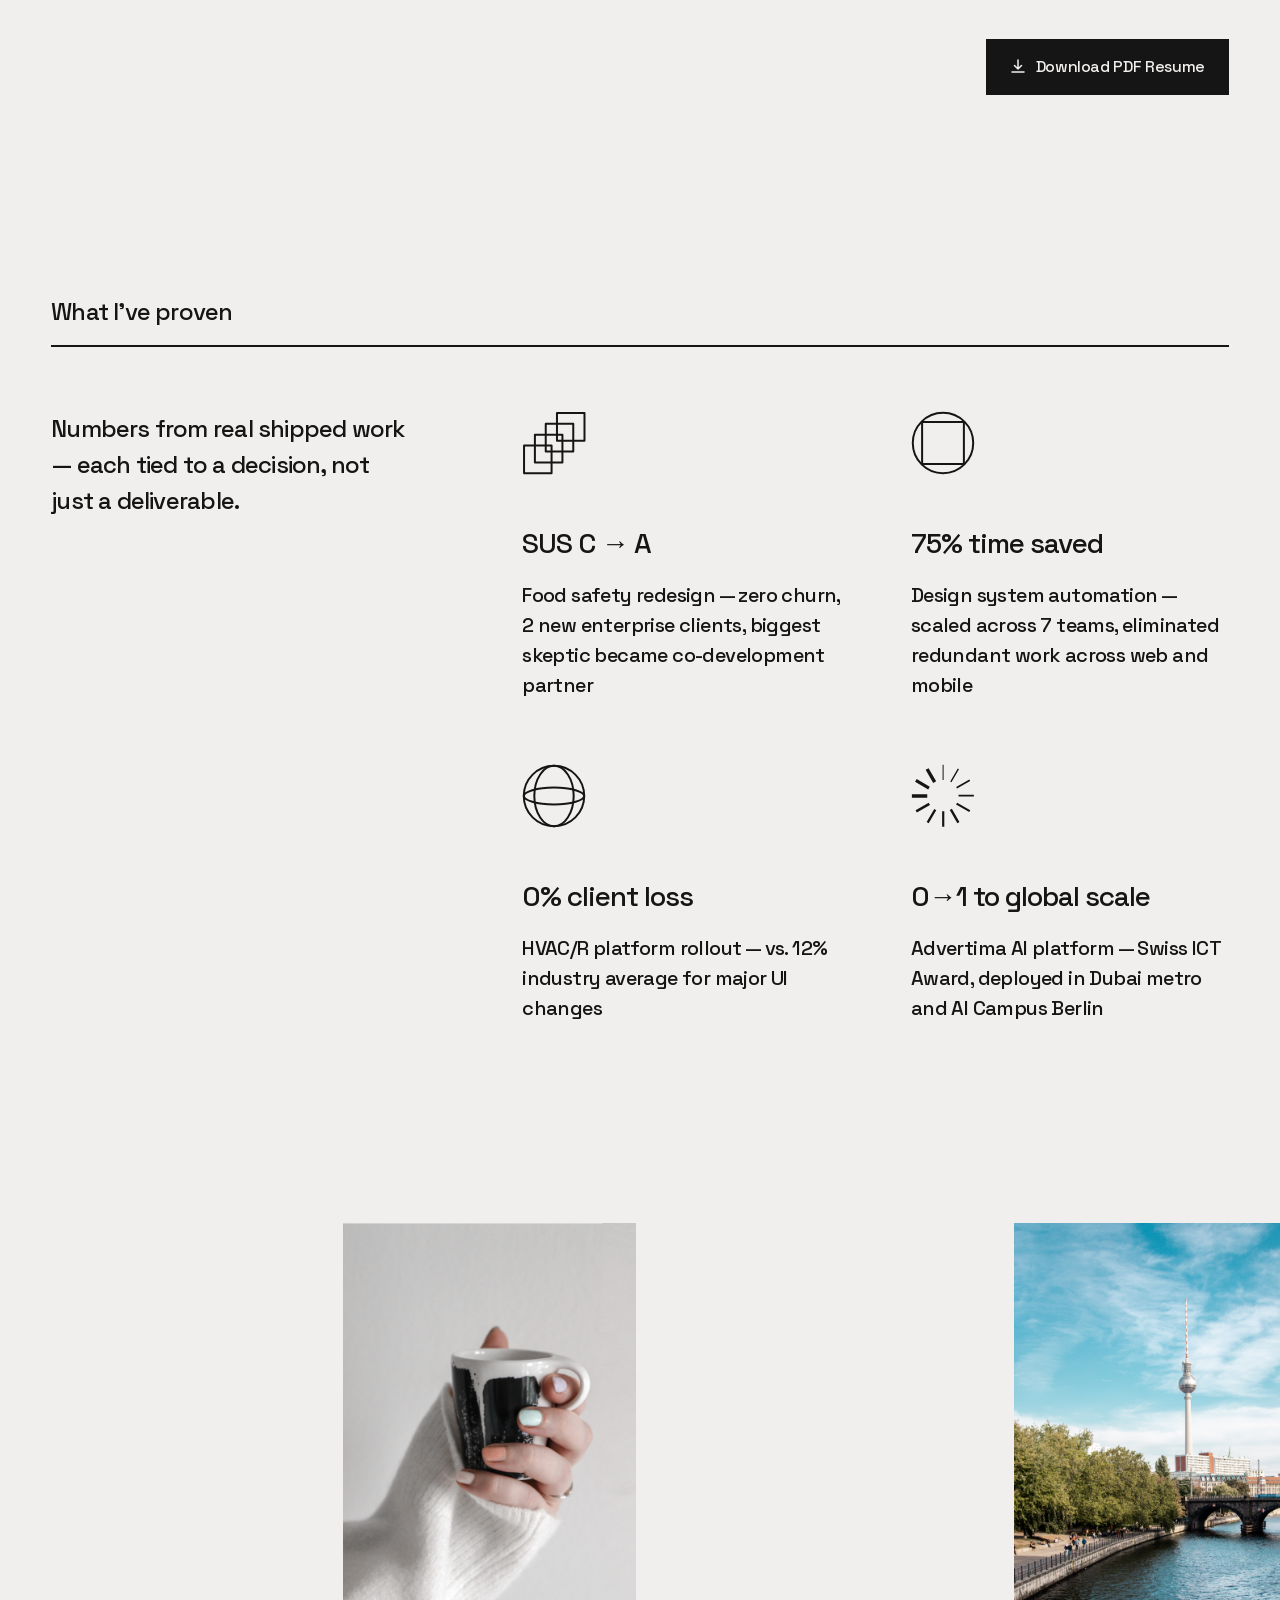
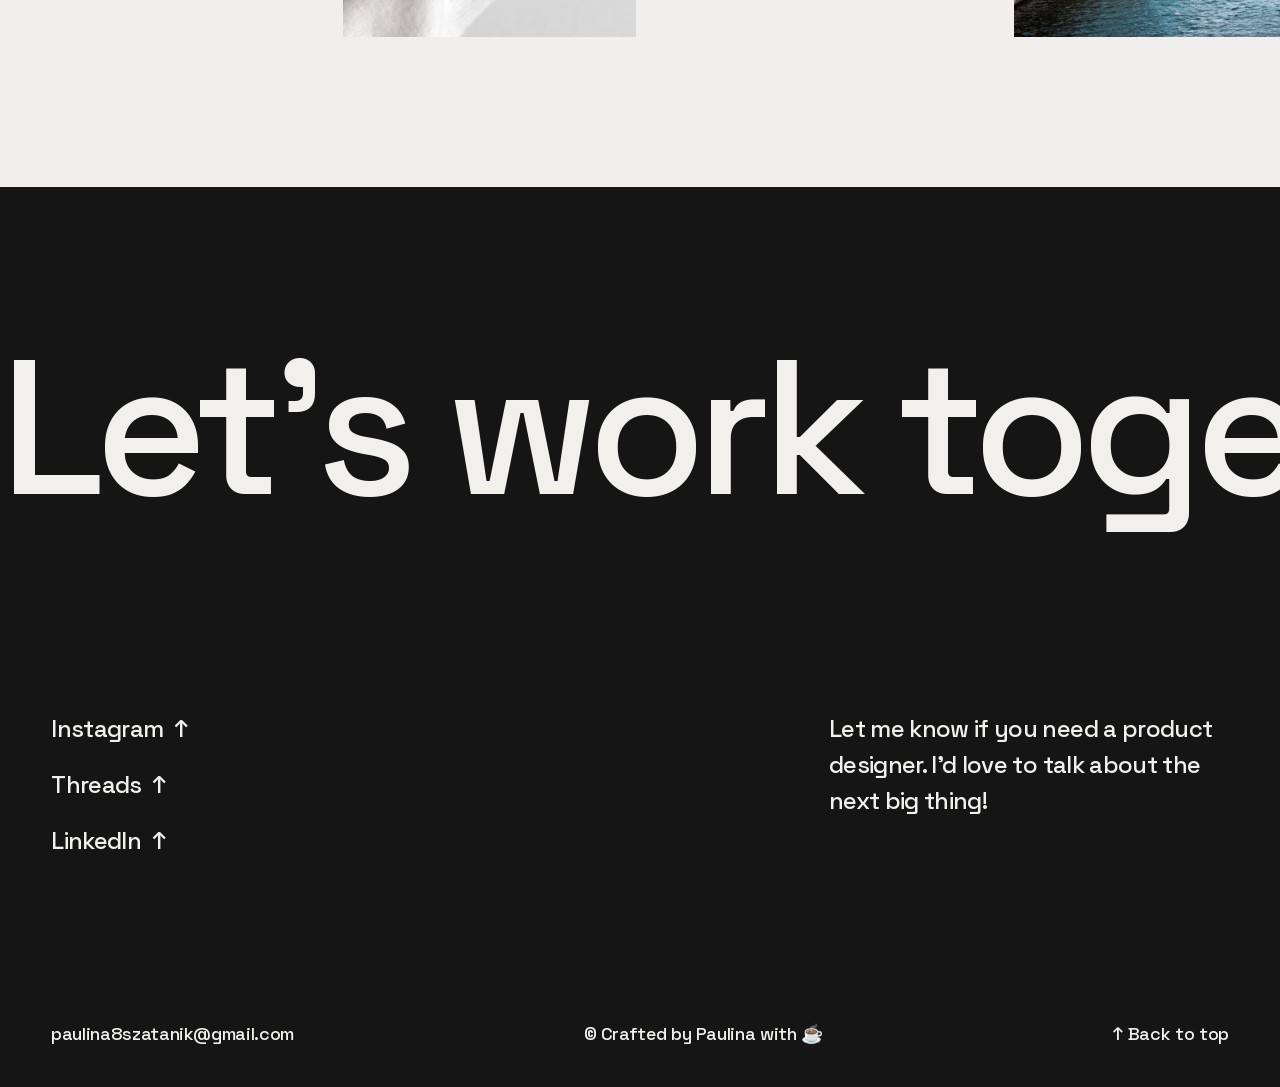
==== commit b5aaa3f6: "Remove letter-by-letter hero animation Co-Authored-By: Claude Fable 5 <noreply@anthropic.com>" ====
--- a/index.html
+++ b/index.html
@@ -37,7 +37,7 @@
           <h1 class="reveal"><span class="reveal-inner">I am</span></h1>
         </div>
         <div class="hero-line line-2">
-          <p class="hero-intro" data-stagger>Lead Product Designer at Testo, previously at SumUp and Advertima Vision, with +14 years of experience across IoT, SaaS, AI. I design products, systems, and workflows that scale.</p>
+          <p class="hero-intro">Lead Product Designer at Testo, previously at SumUp and Advertima Vision, with +14 years of experience across IoT, SaaS, AI. I design products, systems, and workflows that scale.</p>
           <h1 class="h1-bold reveal"><span class="reveal-inner">Product</span></h1>
         </div>
         <div class="hero-line line-3">
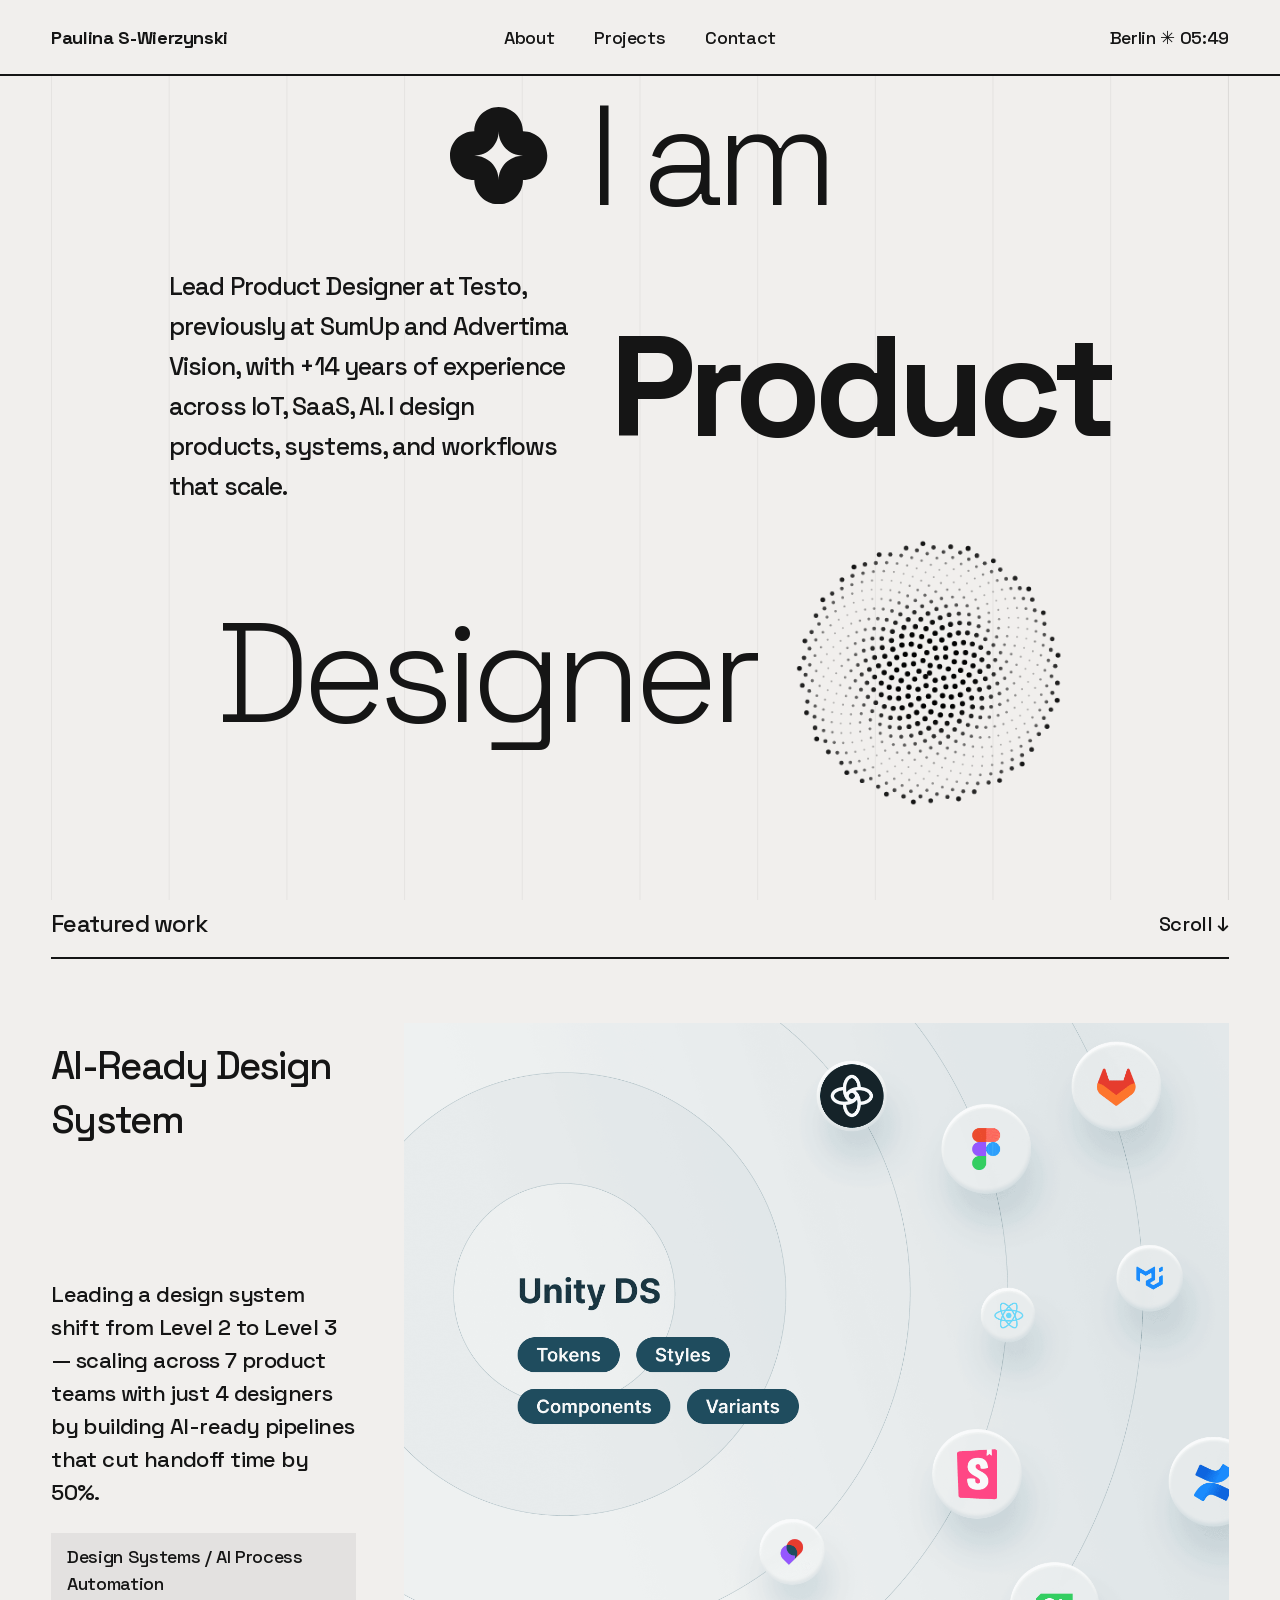
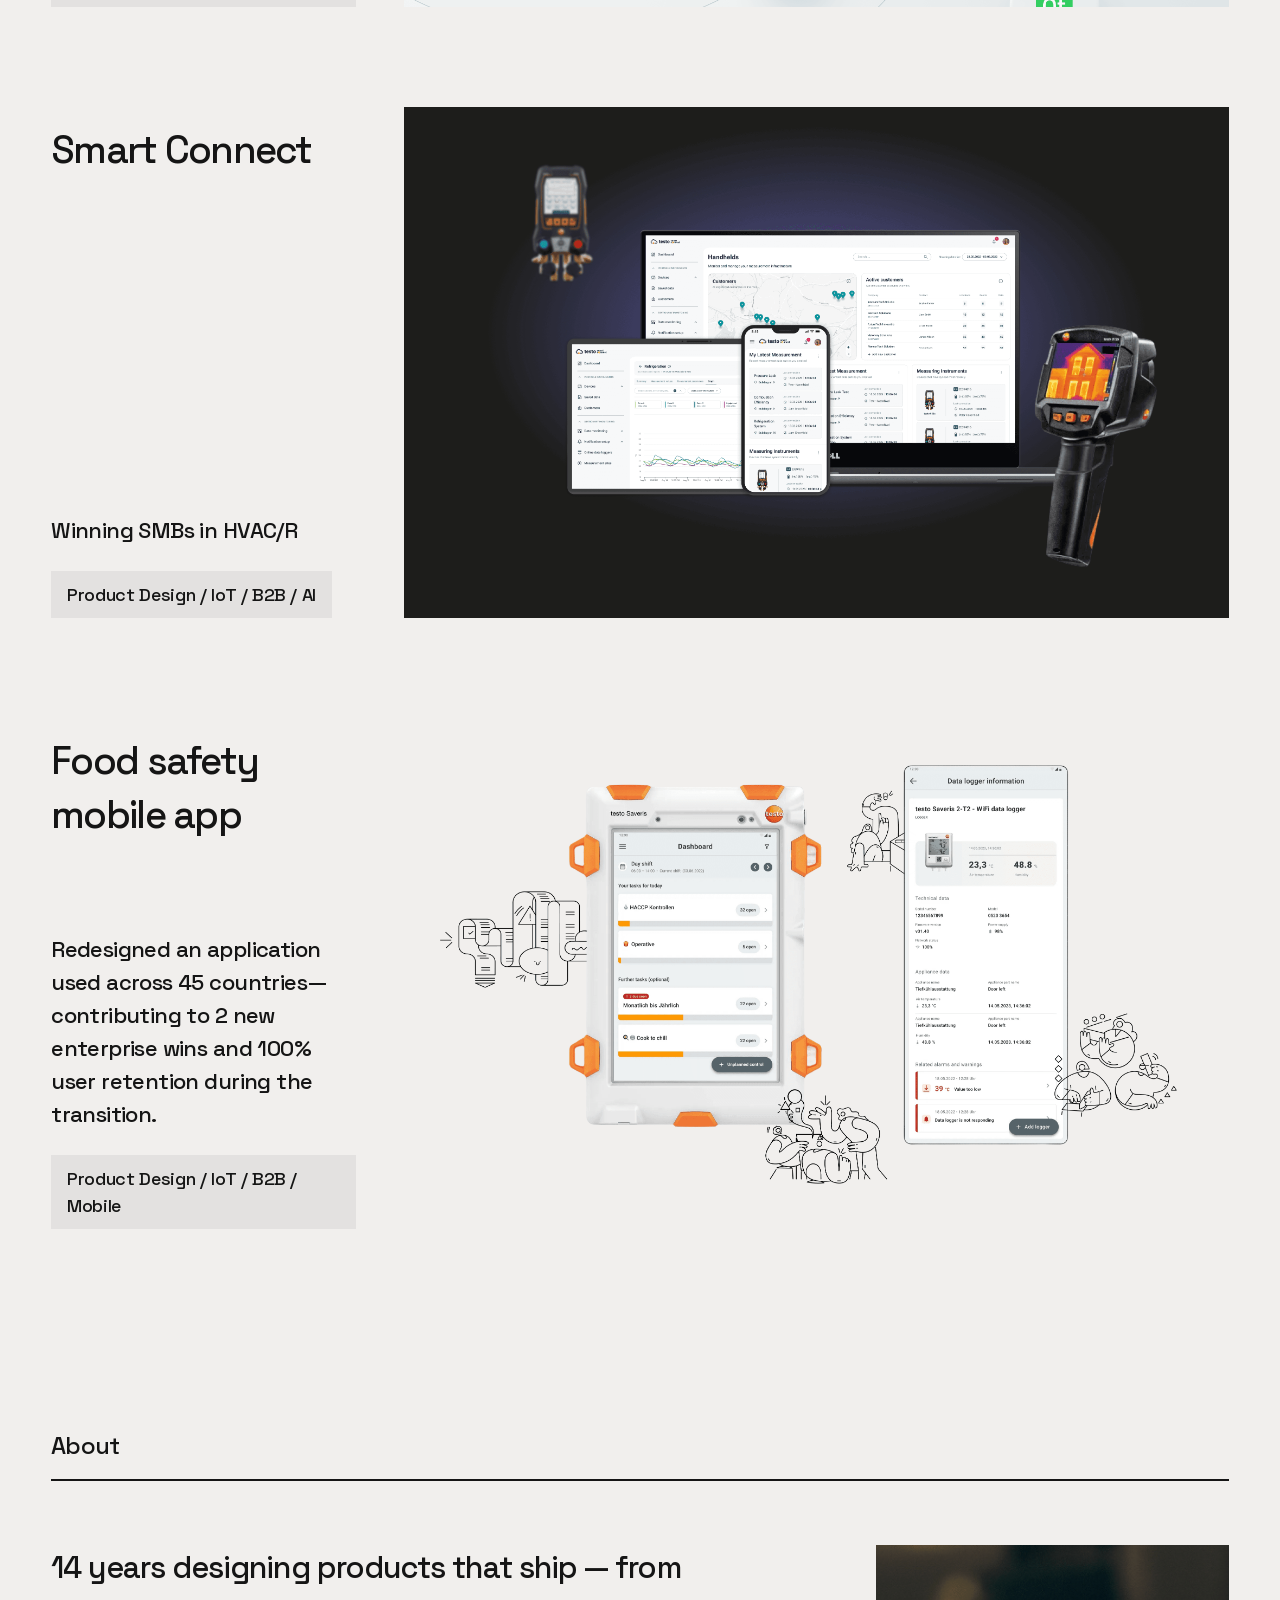
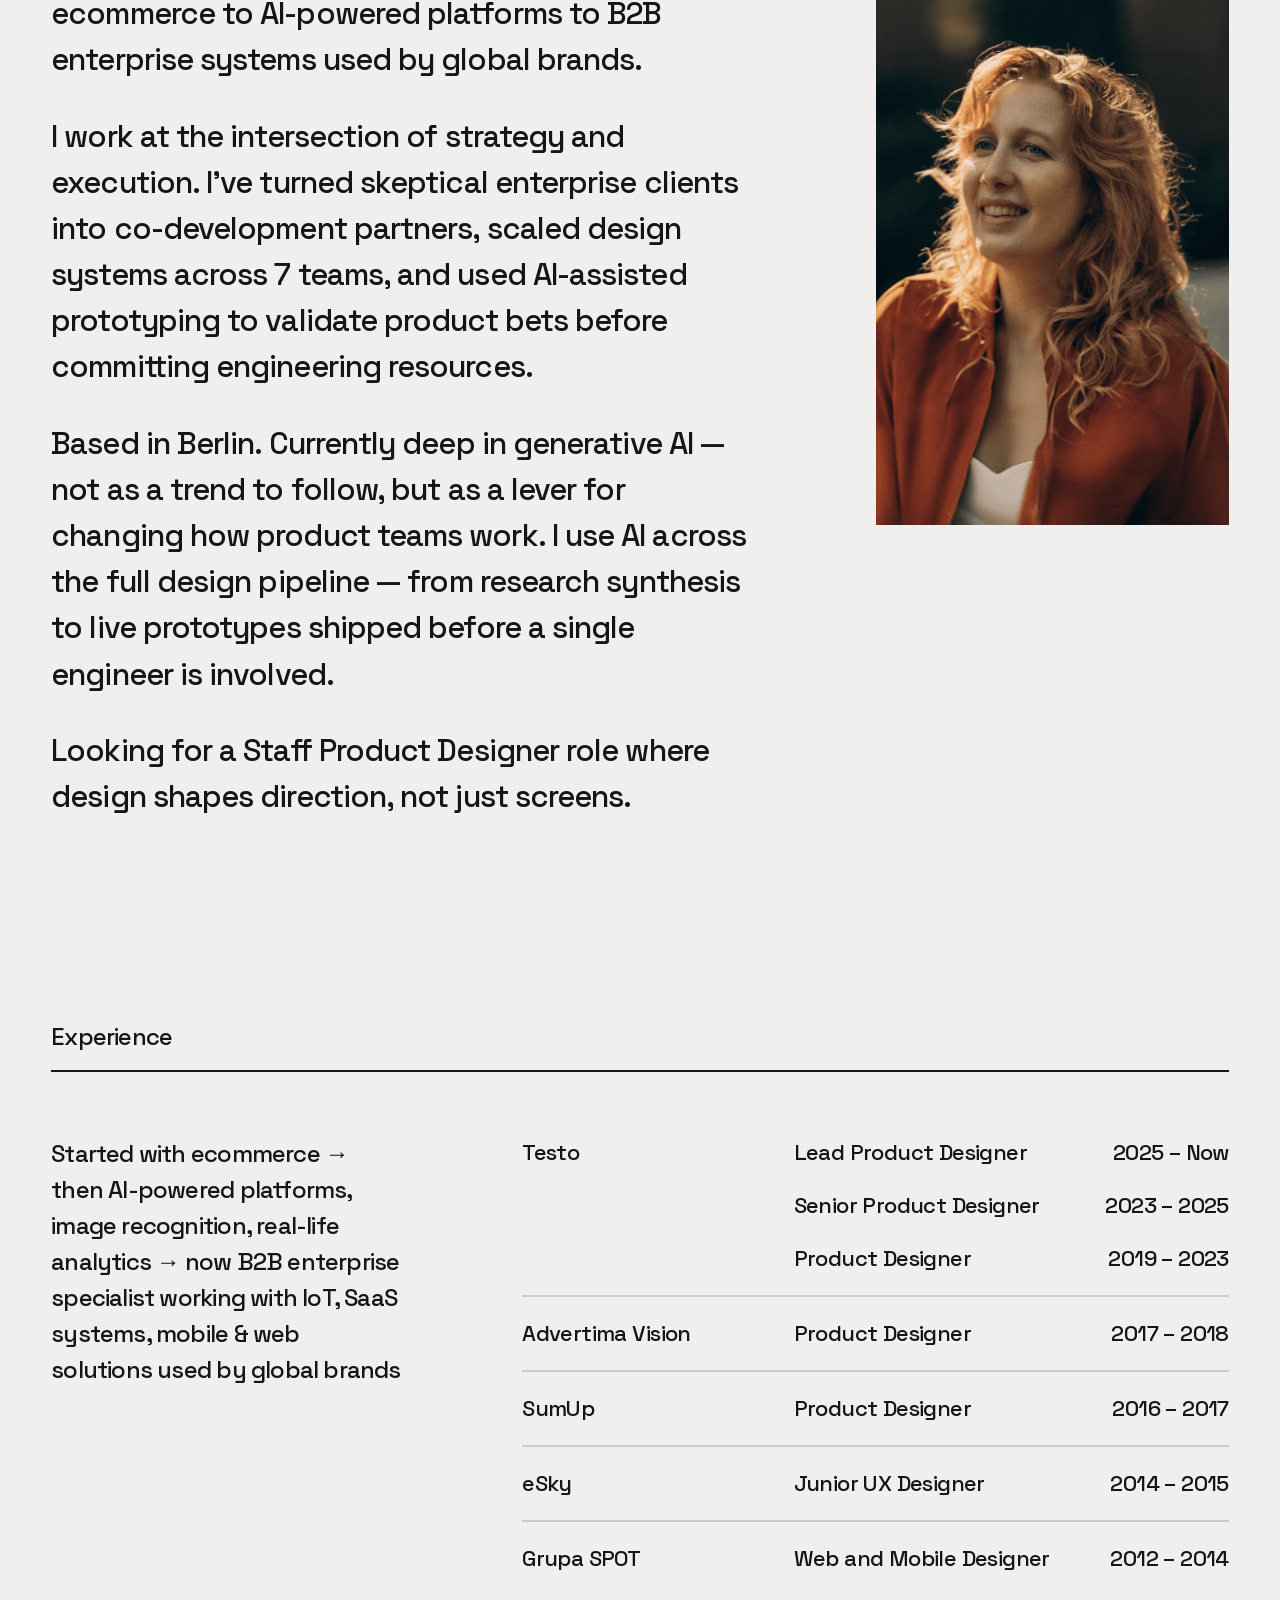
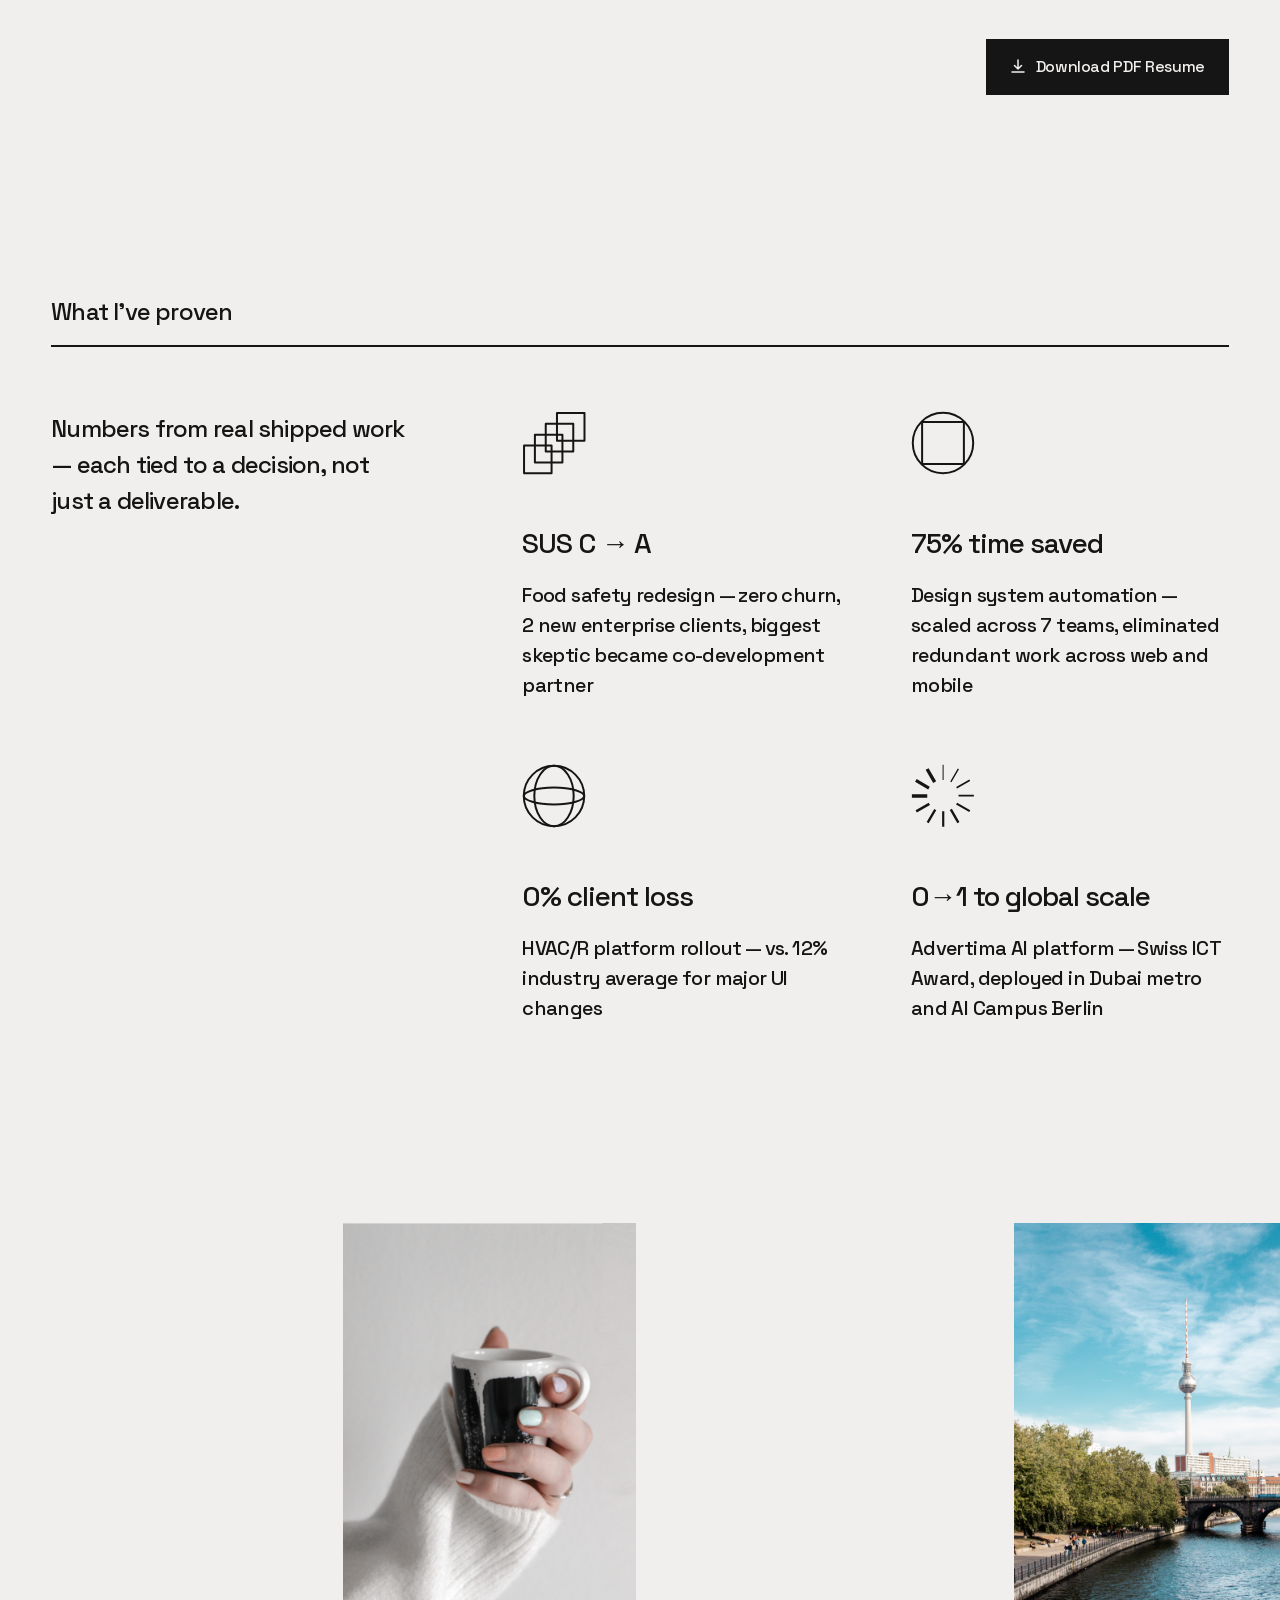
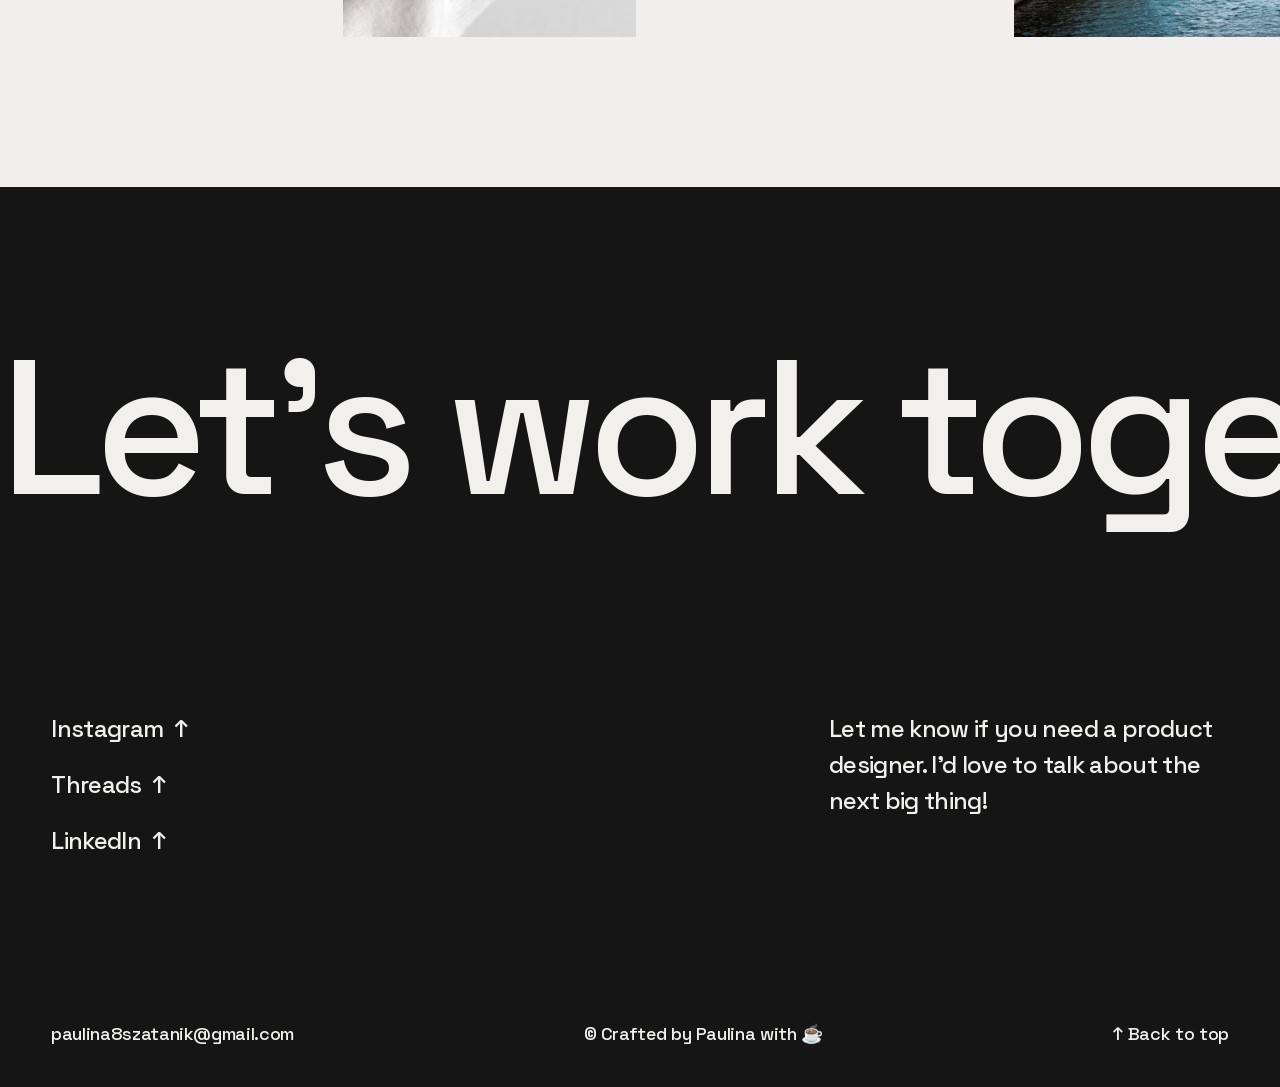
==== commit 2885b774: "Replace hero animation with the original Framer appear sequence Extracted the real animation spec fr" ====
--- a/index.html
+++ b/index.html
@@ -34,14 +34,14 @@
       <div class="wrapper">
         <div class="hero-line line-1">
           <svg class="hero-clover" viewBox="0 0 256 256" aria-hidden="true"><path d="M 64 64 C 64 28.654 92.654 0 128 0 C 163.346 0 192 28.654 192 64 C 227.346 64 256 92.654 256 128 C 256 163.346 227.346 192 192 192 C 192 227.346 163.346 256 128 256 C 92.654 256 64 227.346 64 192 C 28.654 192 0 163.346 0 128 C 0 92.654 28.654 64 64 64 Z M 192 128 C 156.654 128 128 99.346 128 64 L 128 64 C 128 99.346 99.346 128 64 128 C 99.346 128 128 156.654 128 192 L 128 192 C 128 156.654 156.654 128 192 128 Z" fill="#151515"/></svg>
-          <h1 class="reveal"><span class="reveal-inner">I am</span></h1>
+          <h1>I am</h1>
         </div>
         <div class="hero-line line-2">
           <p class="hero-intro">Lead Product Designer at Testo, previously at SumUp and Advertima Vision, with +14 years of experience across IoT, SaaS, AI. I design products, systems, and workflows that scale.</p>
-          <h1 class="h1-bold reveal"><span class="reveal-inner">Product</span></h1>
+          <h1 class="h1-bold">Product</h1>
         </div>
         <div class="hero-line line-3">
-          <h1 class="reveal"><span class="reveal-inner">Designer</span></h1>
+          <h1>Designer</h1>
           <canvas class="hero-spiral" data-spiral width="302" height="302" aria-hidden="true"></canvas>
         </div>
       </div>
--- a/css/style.css
+++ b/css/style.css
@@ -287,22 +287,44 @@
   flex: none;
 }
 
-/* Staggered reveal on load */
-.reveal {
-  overflow: hidden;
-}
-
-.reveal > .reveal-inner {
-  display: inline-block;
-  transform: translateY(110%);
-  animation: rise 0.8s cubic-bezier(0.2, 0.65, 0.3, 1) forwards;
-}
-
-@keyframes rise {
+/* Load sequence — timings from the original Framer appear animations:
+   nav name 1.6s, nav links 2.0/2.2/2.4s, clock 2.8s,
+   hero lines (fade + 40px spring rise) 2.8/3.0/3.3s */
+
+@keyframes appear {
   to {
+    opacity: 1;
     transform: translateY(0);
   }
 }
+
+.hero-line {
+  opacity: 0;
+  transform: translateY(40px);
+  animation: appear 0.9s cubic-bezier(0.22, 1.2, 0.36, 1) forwards;
+}
+
+.hero-line.line-1 { animation-delay: 2.8s; }
+.hero-line.line-2 { animation-delay: 3s; }
+.hero-line.line-3 { animation-delay: 3.3s; }
+
+.nav-name {
+  opacity: 0;
+  transform: translateY(20px);
+  animation: appear 1s cubic-bezier(0.44, 0, 0.56, 1) forwards 1.6s;
+}
+
+.nav-links a,
+.nav-city {
+  opacity: 0;
+  transform: translateY(10px);
+  animation: appear 0.8s cubic-bezier(0.44, 0, 0.56, 1) forwards;
+}
+
+.nav-links a:nth-child(1) { animation-delay: 2s; }
+.nav-links a:nth-child(2) { animation-delay: 2.2s; }
+.nav-links a:nth-child(3) { animation-delay: 2.4s; }
+.nav-city { animation-delay: 2.8s; }
 
 /* ---- Featured work ------------------------------------------------------ */
 
@@ -973,7 +995,11 @@
     animation-duration: 0.01s;
   }
 
-  .reveal > .reveal-inner {
+  .hero-line,
+  .nav-name,
+  .nav-links a,
+  .nav-city {
+    opacity: 1;
     transform: none;
     animation: none;
   }
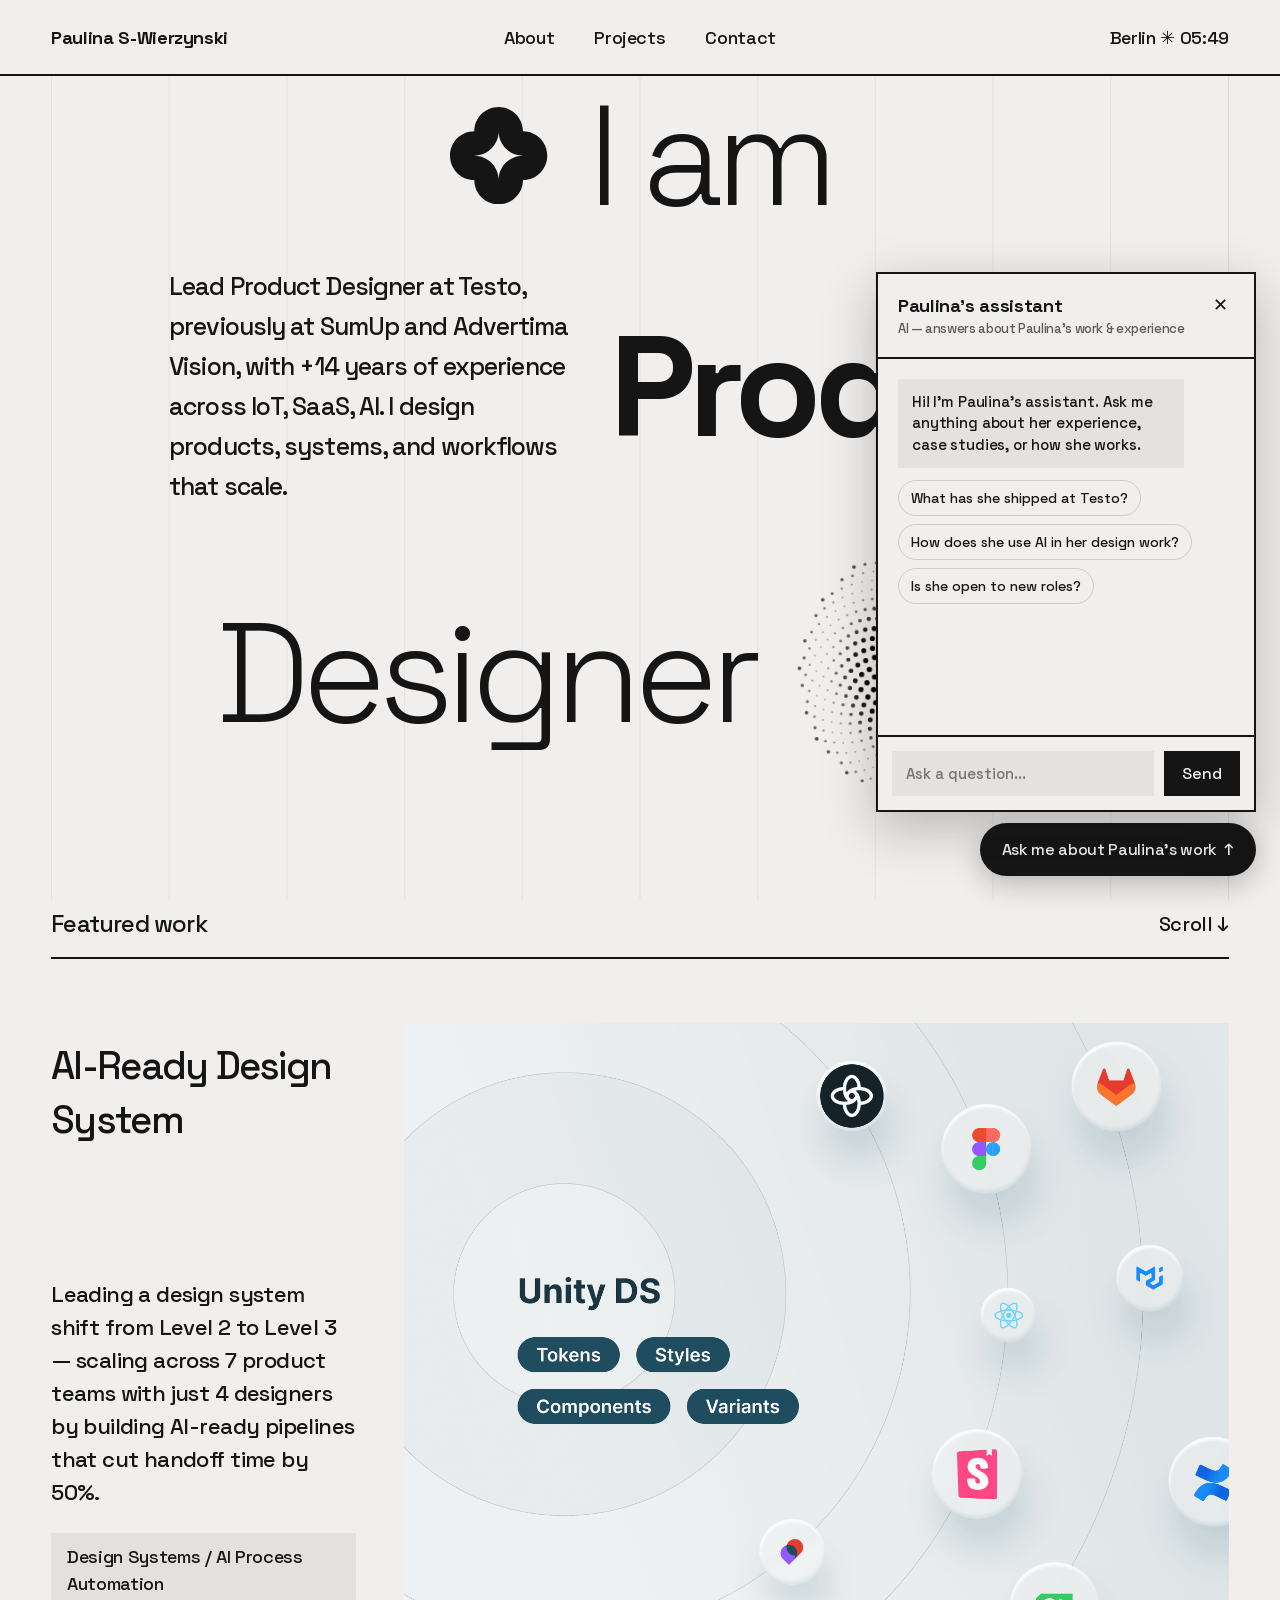
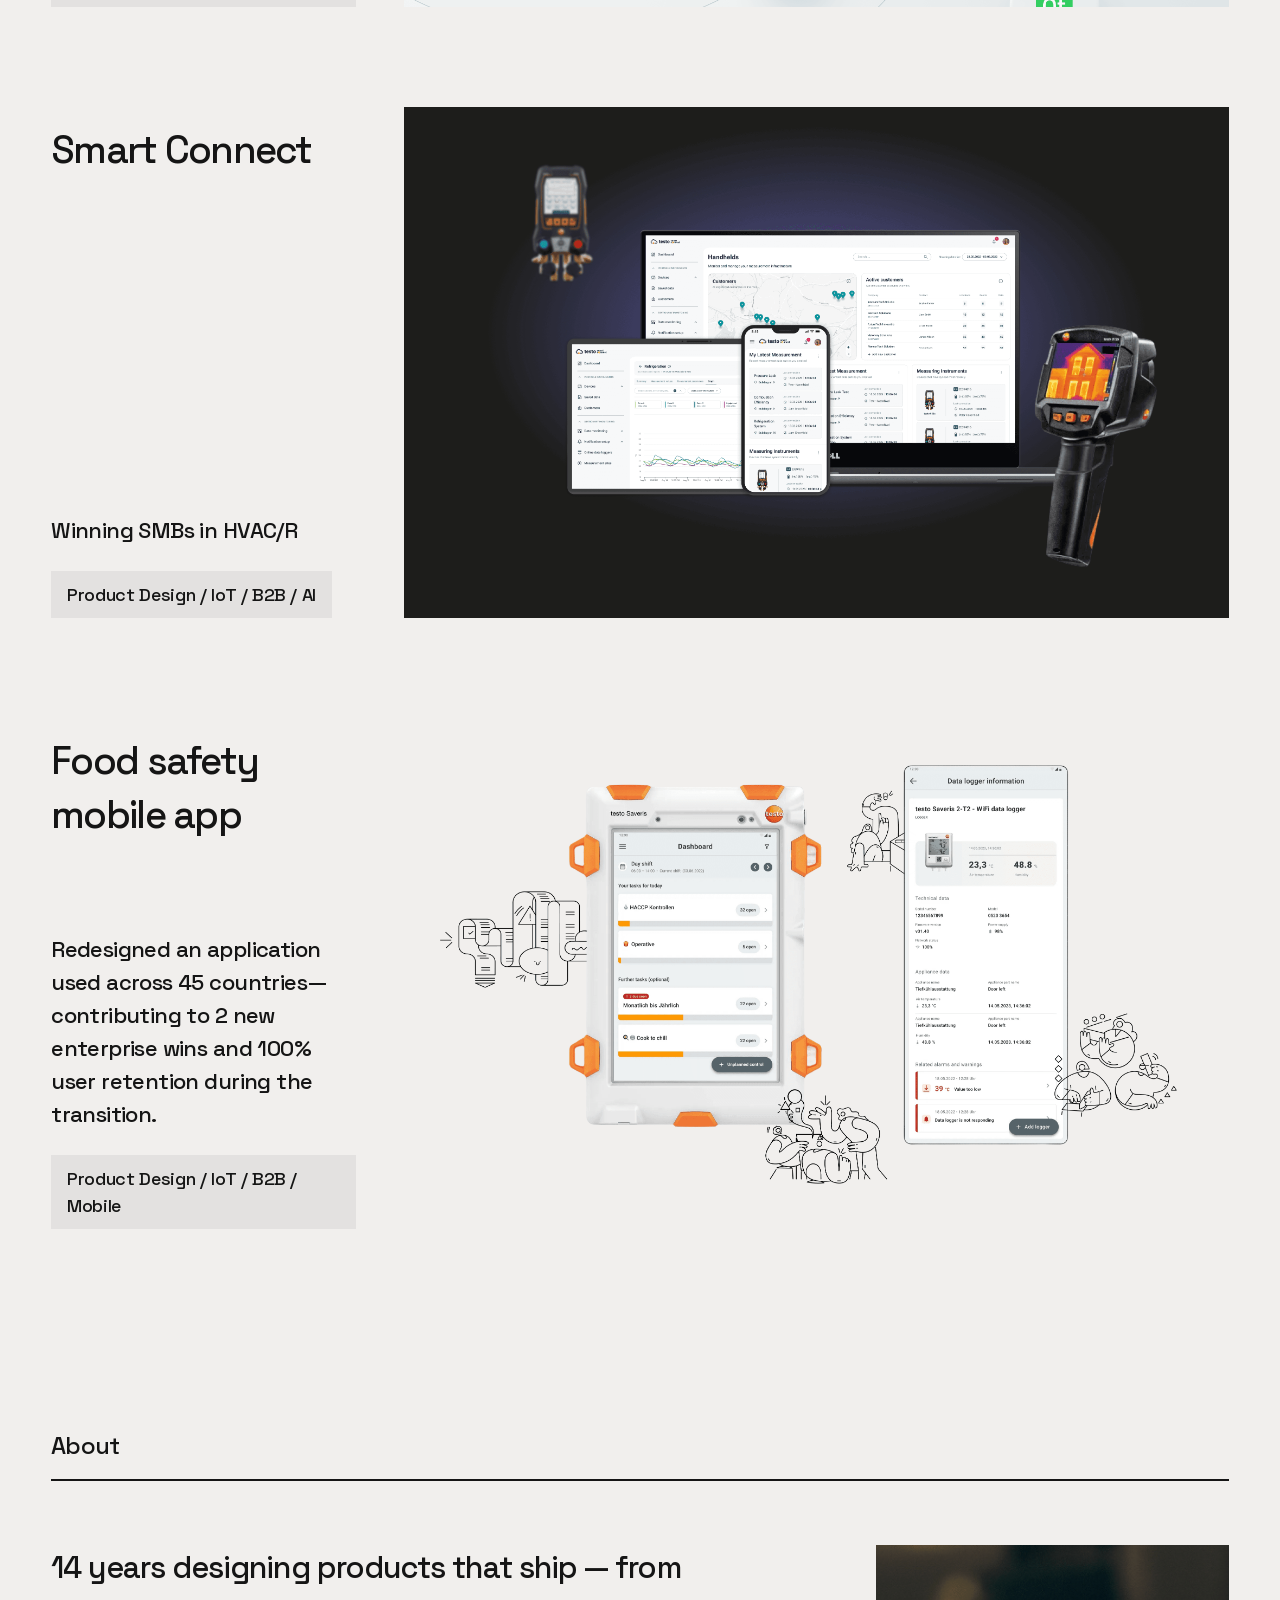
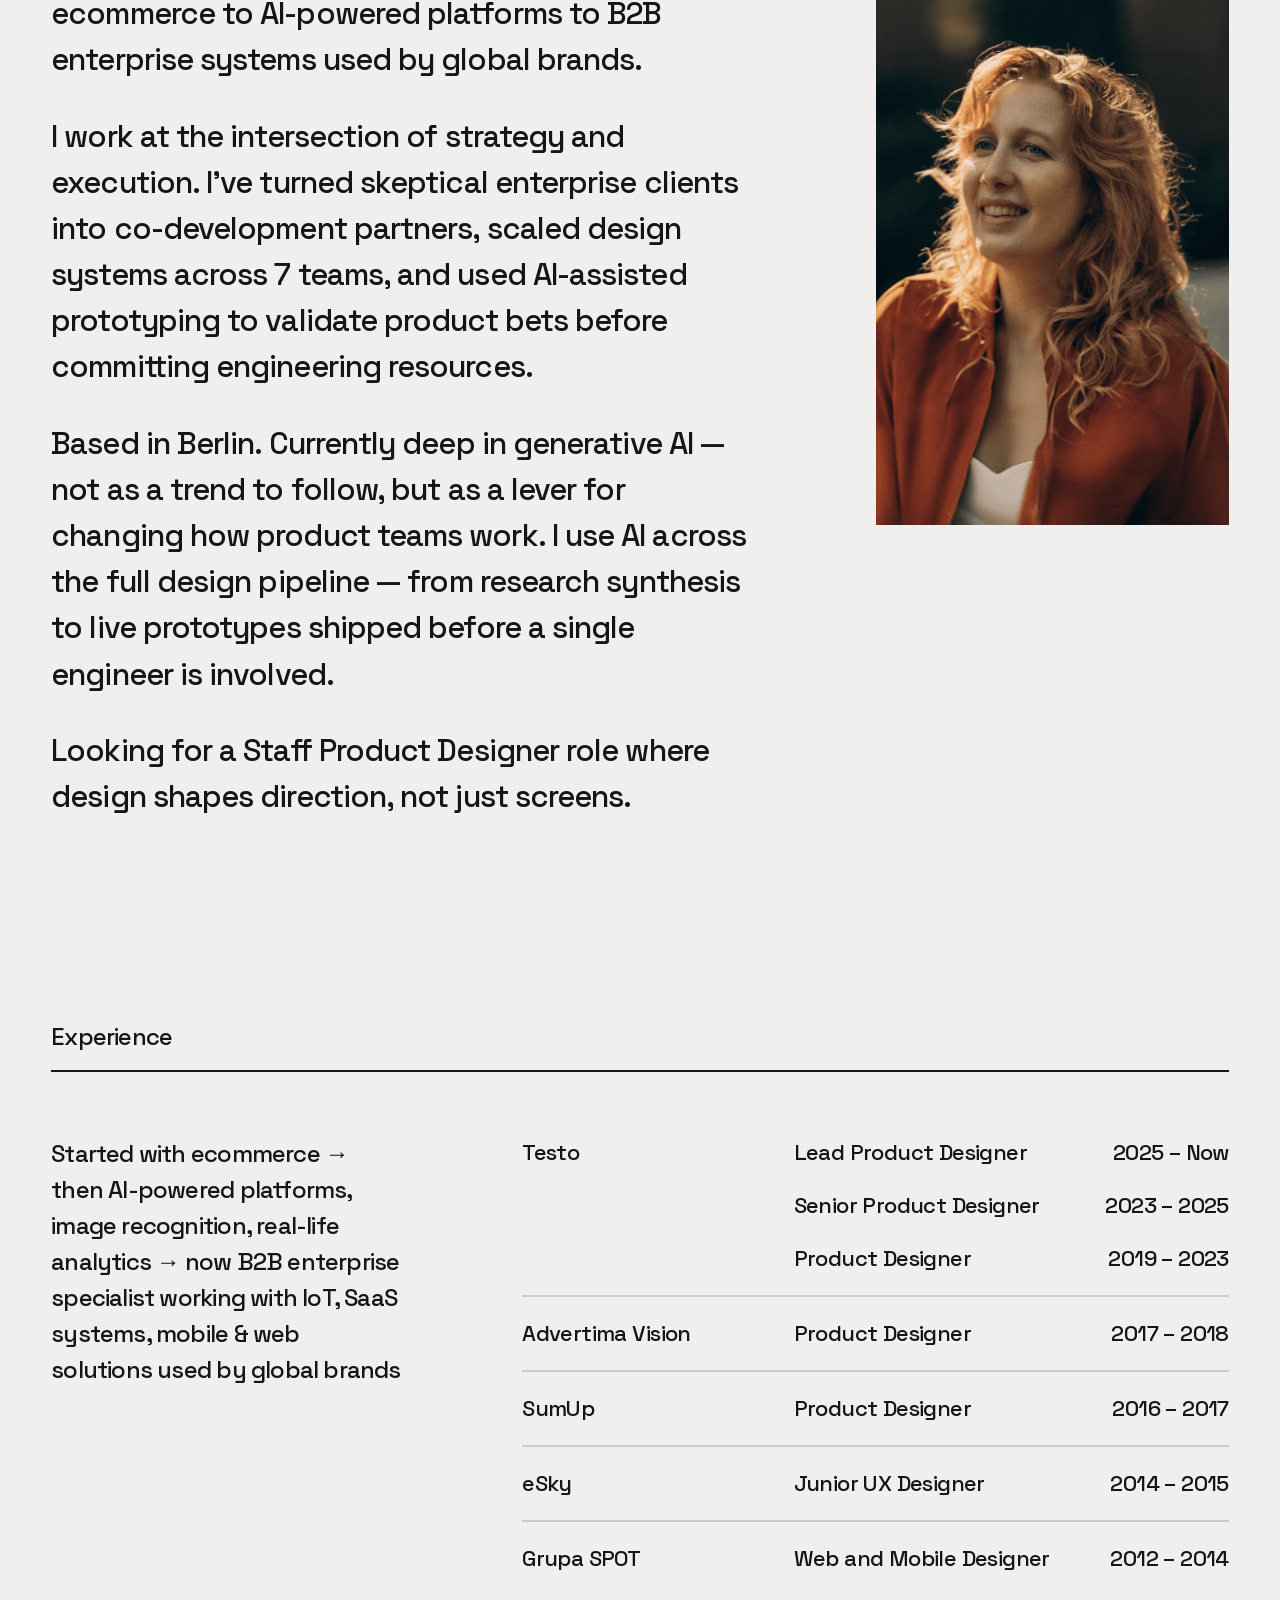
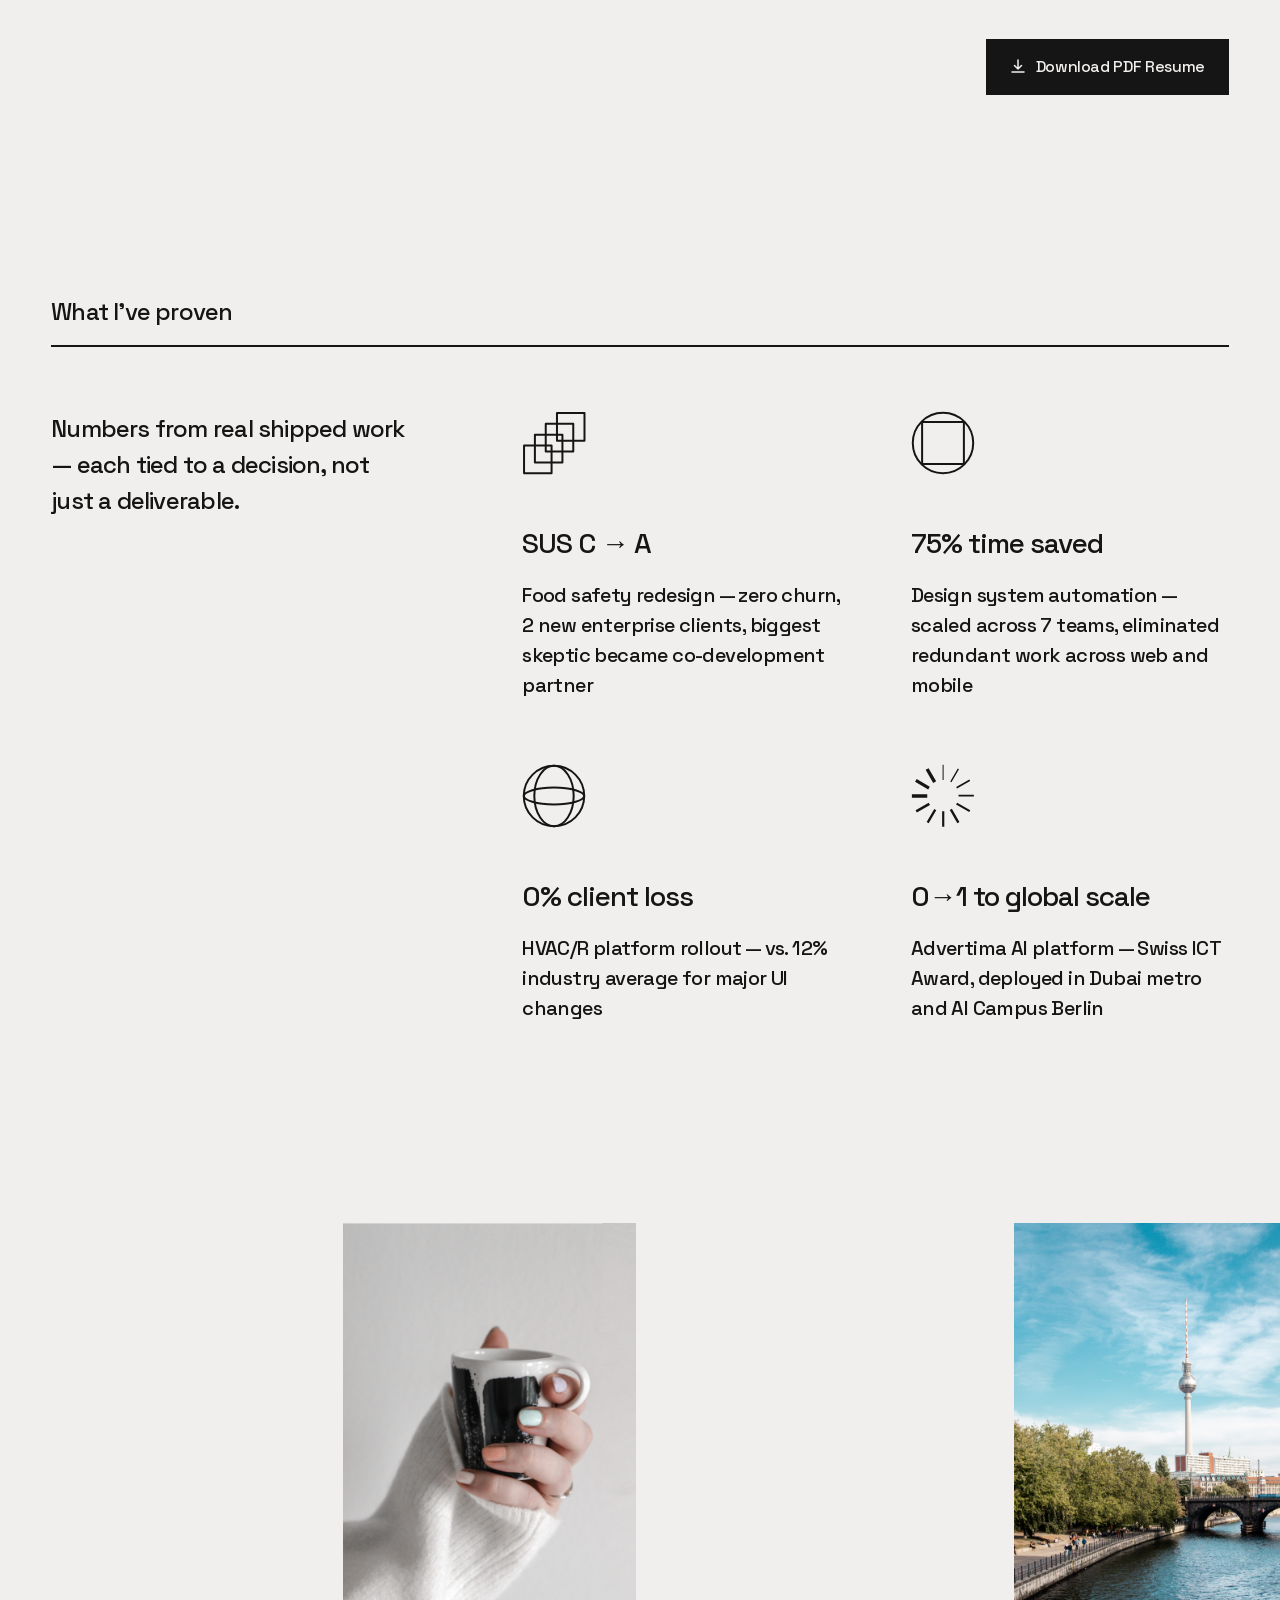
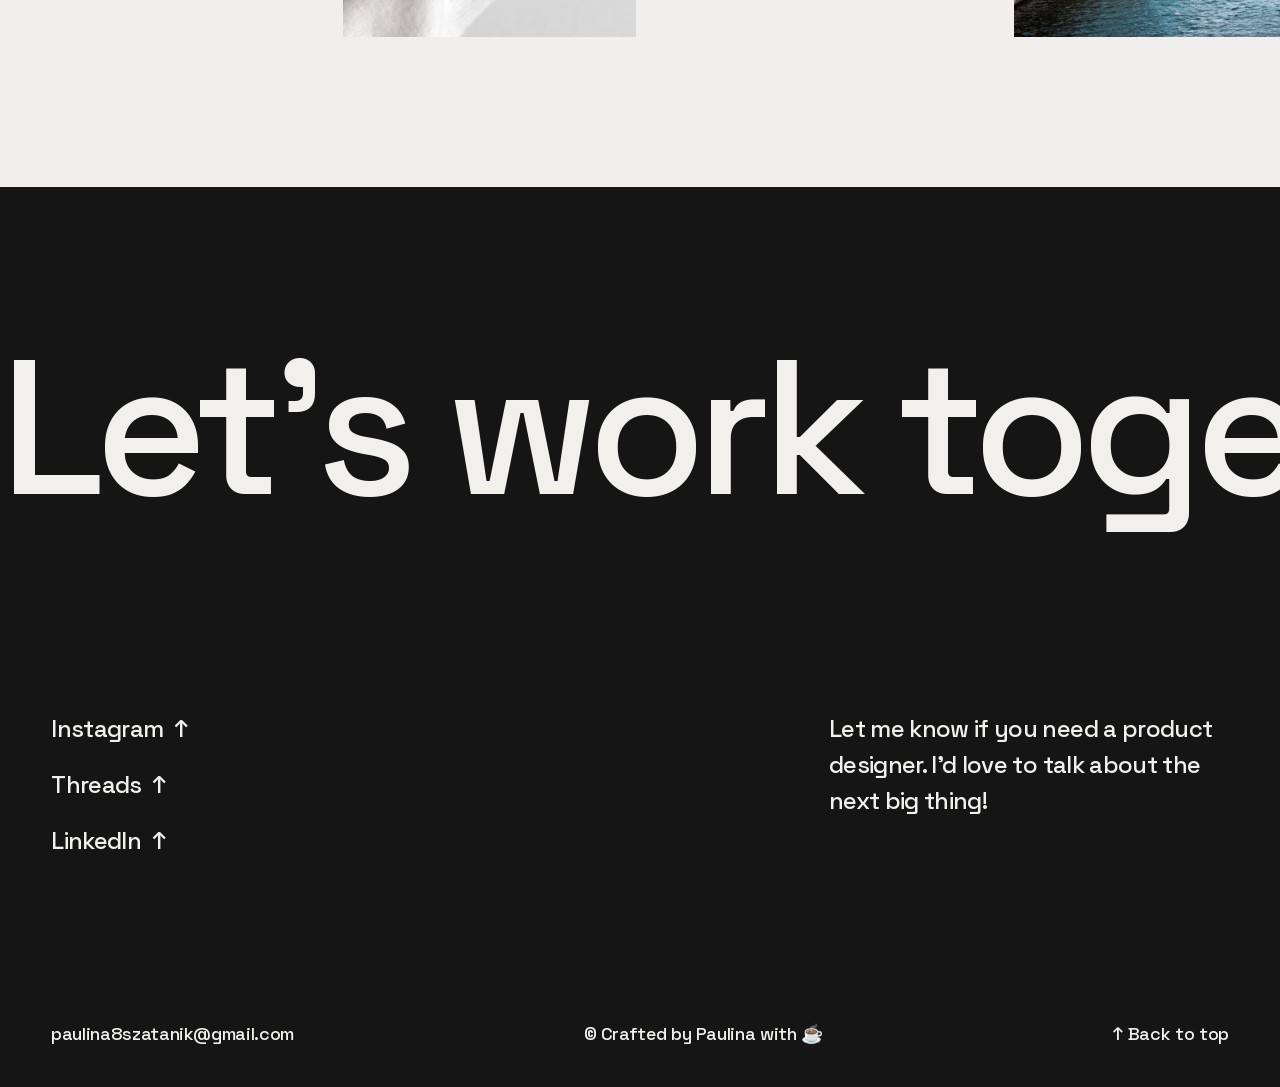
==== commit fff2b65d: "Add AI assistant: chat widget + Cloudflare Worker proxy Floating chat bubble on every page answers r" ====
--- a/index.html
+++ b/index.html
@@ -233,5 +233,6 @@
   </footer>
 
   <script src="js/main.js"></script>
+  <script src="js/chat.js"></script>
 </body>
 </html>
--- a/css/style.css
+++ b/css/style.css
@@ -983,6 +983,164 @@
   }
 }
 
+/* ---- AI assistant chat widget ---------------------------------------------- */
+
+.chat-root {
+  position: fixed;
+  right: 24px;
+  bottom: 24px;
+  z-index: 90;
+  font-family: var(--font);
+}
+
+.chat-bubble {
+  background: var(--ink);
+  color: var(--bg);
+  font-family: var(--font);
+  font-size: 16px;
+  font-weight: 500;
+  letter-spacing: -0.02em;
+  border: 0;
+  padding: 16px 22px;
+  border-radius: 999px;
+  cursor: pointer;
+  box-shadow: 0 8px 28px rgba(21, 21, 21, 0.25);
+}
+
+.chat-bubble:hover {
+  transform: translateY(-2px);
+}
+
+.chat-panel {
+  position: absolute;
+  right: 0;
+  bottom: 64px;
+  width: min(380px, calc(100vw - 32px));
+  height: min(540px, calc(100vh - 120px));
+  display: flex;
+  flex-direction: column;
+  background: var(--bg);
+  border: 2px solid var(--ink);
+  box-shadow: 0 16px 48px rgba(21, 21, 21, 0.25);
+}
+
+.chat-head {
+  display: flex;
+  align-items: flex-start;
+  justify-content: space-between;
+  gap: 12px;
+  padding: 18px 20px;
+  border-bottom: 2px solid var(--ink);
+}
+
+.chat-title {
+  font-weight: 700;
+  font-size: 18px;
+}
+
+.chat-note {
+  font-size: 13px;
+  color: var(--ink-soft);
+}
+
+.chat-close {
+  background: none;
+  border: 0;
+  font-size: 18px;
+  cursor: pointer;
+  color: var(--ink);
+  padding: 2px 6px;
+}
+
+.chat-messages {
+  flex: 1;
+  overflow-y: auto;
+  padding: 20px;
+  display: flex;
+  flex-direction: column;
+  gap: 12px;
+}
+
+.chat-msg {
+  max-width: 85%;
+  padding: 12px 14px;
+  font-size: 15px;
+  line-height: 1.45;
+  letter-spacing: -0.01em;
+  white-space: pre-wrap;
+}
+
+.chat-msg.from-ai {
+  background: var(--chip-bg);
+  align-self: flex-start;
+}
+
+.chat-msg.from-user {
+  background: var(--ink);
+  color: var(--bg);
+  align-self: flex-end;
+}
+
+.chat-msg.is-thinking {
+  animation: chat-pulse 1s ease-in-out infinite;
+}
+
+@keyframes chat-pulse {
+  50% {
+    opacity: 0.4;
+  }
+}
+
+.chat-suggestions {
+  display: flex;
+  flex-direction: column;
+  align-items: flex-start;
+  gap: 8px;
+}
+
+.chat-chip {
+  background: none;
+  border: 1px solid var(--hairline);
+  font-family: var(--font);
+  font-size: 14px;
+  color: var(--ink);
+  padding: 8px 12px;
+  border-radius: 999px;
+  cursor: pointer;
+}
+
+.chat-chip:hover {
+  border-color: var(--ink);
+}
+
+.chat-form {
+  display: flex;
+  gap: 10px;
+  padding: 14px;
+  border-top: 2px solid var(--ink);
+}
+
+.chat-input {
+  flex: 1;
+  border: 0;
+  background: var(--chip-bg);
+  font-family: var(--font);
+  font-size: 15px;
+  padding: 12px 14px;
+  color: var(--ink);
+}
+
+.chat-form .chat-send {
+  padding: 12px 18px;
+}
+
+@media (max-width: 699px) {
+  .chat-root {
+    right: 16px;
+    bottom: 16px;
+  }
+}
+
 /* ---- Reduced motion ----------------------------------------------------------------------- */
 
 @media (prefers-reduced-motion: reduce) {
